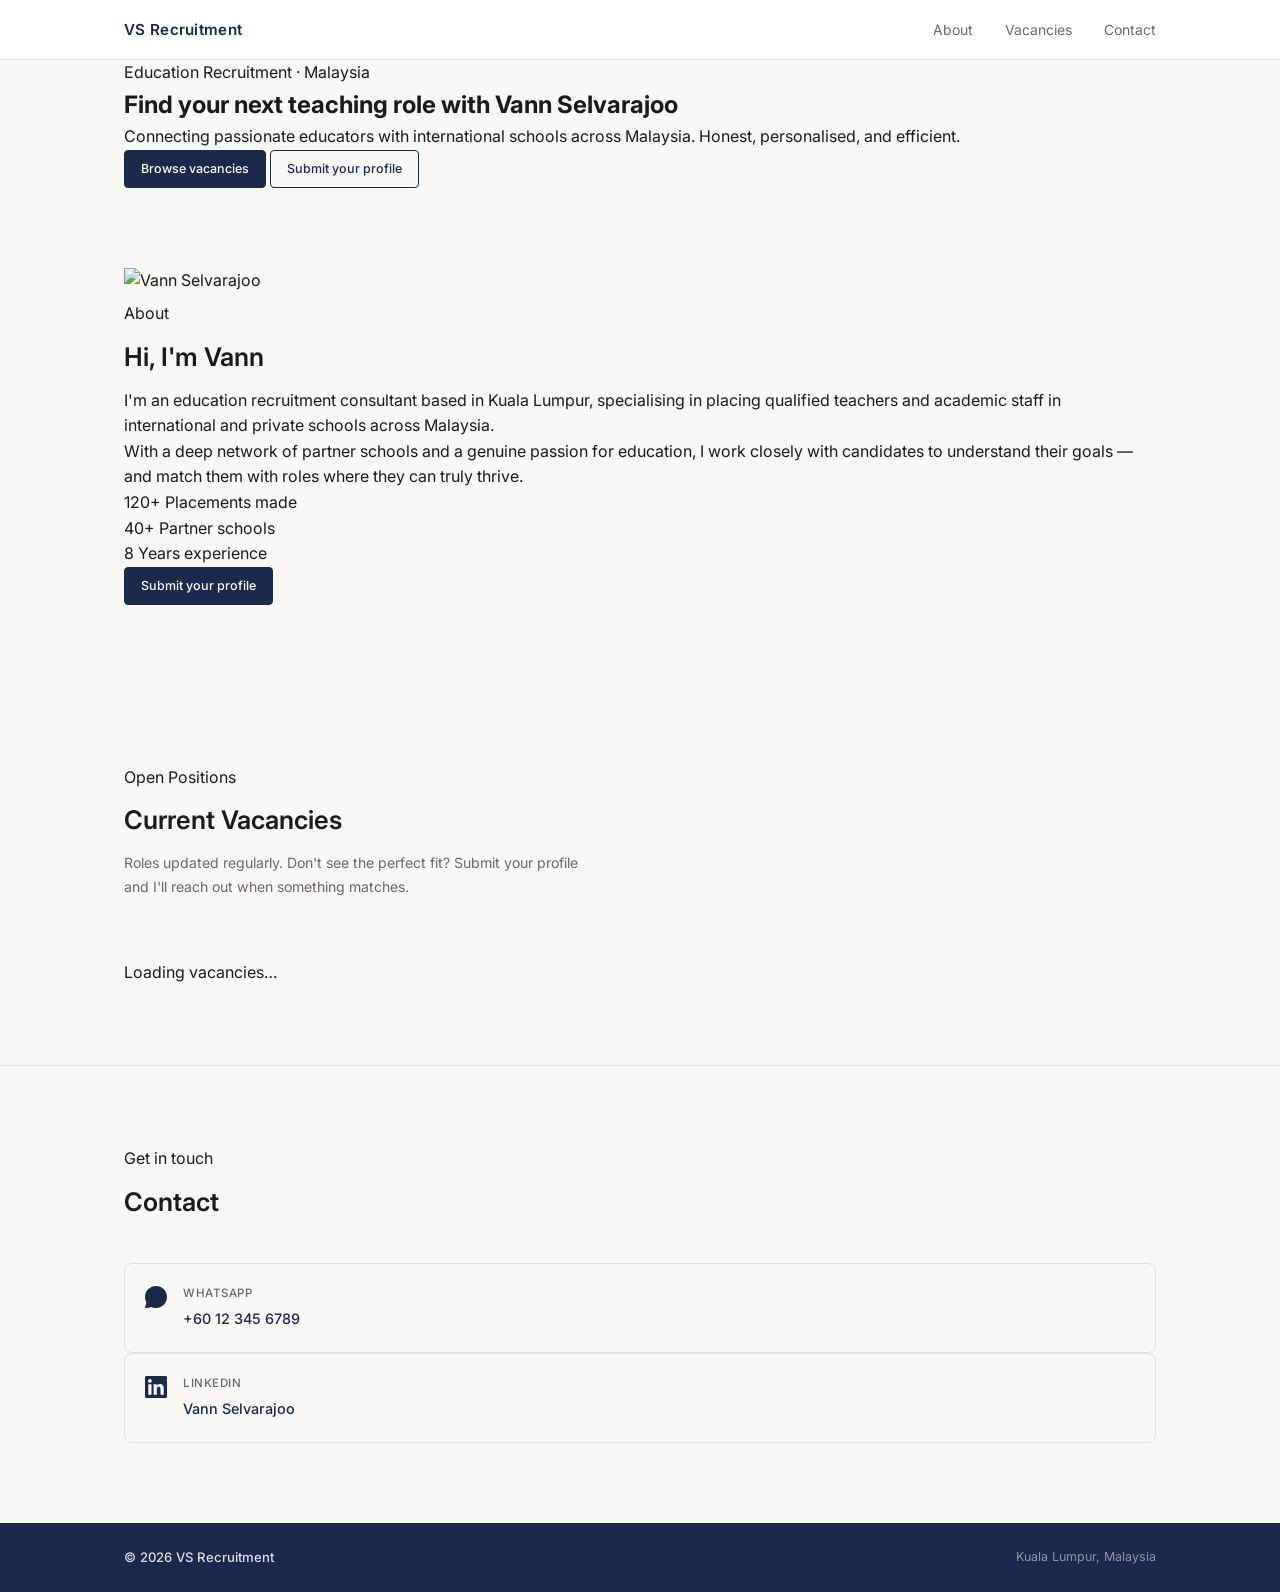
==== index.html @ 2bac0a68 "Update index.html" ====
<!DOCTYPE html>
<html lang="en">
<head>
  <meta charset="UTF-8" />
  <meta name="viewport" content="width=device-width, initial-scale=1.0" />
  <title>Vann Selvarajoo — Education Recruiter</title>
  <link rel="preconnect" href="https://fonts.googleapis.com" />
  <link rel="preconnect" href="https://fonts.gstatic.com" crossorigin />
  <link href="https://fonts.googleapis.com/css2?family=Inter:wght@300;400;500;600&display=swap" rel="stylesheet" />
  <link rel="stylesheet" href="style.css" />
</head>
<body>

  <!-- NAVBAR -->
  <header class="navbar">
    <div class="container navbar__inner">
      <span class="navbar__brand">VS Recruitment</span>
      <nav class="navbar__links">
        <a href="#about">About</a>
        <a href="#vacancies">Vacancies</a>
        <a href="#contact">Contact</a>
      </nav>
      <button class="navbar__burger" id="burgerBtn" aria-label="Open menu">
        <span></span><span></span><span></span>
      </button>
    </div>
    <div class="navbar__mobile" id="mobileMenu">
      <a href="#about" class="mobile-link">About</a>
      <a href="#vacancies" class="mobile-link">Vacancies</a>
      <a href="#contact" class="mobile-link">Contact</a>
    </div>
  </header>

  <main>

    <!-- HERO -->
    <section class="hero">
      <div class="container hero__inner">
        <div class="hero__text">
          <p class="hero__eyebrow">Education Recruitment · Malaysia</p>
          <h1 class="hero__title">Find your next teaching role with Vann Selvarajoo</h1>
          <p class="hero__sub">Connecting passionate educators with international schools across Malaysia. Honest, personalised, and efficient.</p>
          <div class="hero__ctas">
            <a href="#vacancies" class="btn btn--solid">Browse vacancies</a>
            <a href="#" class="btn btn--outline" id="heroOpenForm">Submit your profile</a>
          </div>
        </div>
      </div>
    </section>

    <!-- ABOUT -->
    <section class="section" id="about">
      <div class="container about__inner">
        <div class="about__image">
          <img src="vann.jpg" alt="Vann Selvarajoo" />
        </div>
        <div class="about__content">
          <p class="section-eyebrow">About</p>
          <h2 class="section-title">Hi, I'm Vann</h2>
          <p>I'm an education recruitment consultant based in Kuala Lumpur, specialising in placing qualified teachers and academic staff in international and private schools across Malaysia.</p>
          <p>With a deep network of partner schools and a genuine passion for education, I work closely with candidates to understand their goals — and match them with roles where they can truly thrive.</p>
          <div class="about__stats">
            <div class="stat">
              <span class="stat__number">120+</span>
              <span class="stat__label">Placements made</span>
            </div>
            <div class="stat">
              <span class="stat__number">40+</span>
              <span class="stat__label">Partner schools</span>
            </div>
            <div class="stat">
              <span class="stat__number">8</span>
              <span class="stat__label">Years experience</span>
            </div>
          </div>
          <a href="#" class="btn btn--solid" id="aboutOpenForm">Submit your profile</a>
        </div>
      </div>
    </section>

    <!-- VACANCIES -->
    <section class="section vacancies" id="vacancies">
      <div class="container">
        <div class="section-header">
          <p class="section-eyebrow">Open Positions</p>
          <h2 class="section-title">Current Vacancies</h2>
          <p class="section-subtitle">Roles updated regularly. Don't see the perfect fit? <a href="#" id="vacanciesOpenForm" class="link--accent">Submit your profile</a> and I'll reach out when something matches.</p>
          <p class="vacancies__count" id="vacanciesCount"></p>
        </div>

        <div class="vacancies__filters">
          <input type="text" id="filterSearch" class="filter-input" placeholder="Search title, school, city…" autocomplete="off" />
          <select id="filterType" class="filter-select">
            <option value="">All contract types</option>
          </select>
        </div>

        <div id="jobsGrid" class="jobs-grid"></div>

        <div id="jobsLoading" class="jobs-state">Loading vacancies…</div>
        <div id="jobsError" class="jobs-state jobs-state--error" style="display:none">
          <p>Could not load vacancies.</p>
          <button class="btn btn--outline" id="retryBtn">Retry</button>
        </div>
        <div id="jobsEmpty" class="jobs-state" style="display:none">No positions match your search.</div>
      </div>
    </section>

    <!-- CONTACT -->
    <section class="section" id="contact">
      <div class="container">
        <div class="section-header">
          <p class="section-eyebrow">Get in touch</p>
          <h2 class="section-title">Contact</h2>
        </div>
        <div class="contact__cards">
          <div class="contact__card">
            <svg xmlns="http://www.w3.org/2000/svg" viewBox="0 0 24 24" fill="currentColor" width="22" height="22">
              <path d="M17.472 14.382c-.297-.149-1.758-.867-2.03-.967-.273-.099-.471-.148-.67.15-.197.297-.767.966-.94 1.164-.173.199-.347.223-.644.075-.297-.15-1.255-.463-2.39-1.475-.883-.788-1.48-1.761-1.653-2.059-.173-.297-.018-.458.13-.606.134-.133.298-.347.446-.52.149-.174.198-.298.298-.497.099-.198.05-.371-.025-.52-.075-.149-.669-1.612-.916-2.207-.242-.579-.487-.5-.669-.51-.173-.008-.371-.01-.57-.01-.198 0-.52.074-.792.372-.272.297-1.04 1.016-1.04 2.479 0 1.462 1.065 2.875 1.213 3.074.149.198 2.096 3.2 5.077 4.487.709.306 1.262.489 1.694.625.712.227 1.36.195 1.871.118.571-.085 1.758-.719 2.006-1.413.248-.694.248-1.289.173-1.413-.074-.124-.272-.198-.57-.347z"/>
              <path d="M12 0C5.373 0 0 5.373 0 12c0 2.123.554 4.118 1.528 5.855L.057 23.571a.75.75 0 0 0 .92.92l5.716-1.471A11.943 11.943 0 0 0 12 24c6.627 0 12-5.373 12-12S18.627 0 12 0z"/>
            </svg>
            <div>
              <p class="contact__card-label">WhatsApp</p>
              <a href="https://wa.me/60123456789" target="_blank" rel="noopener" class="contact__card-value">+60 12 345 6789</a>
            </div>
          </div>
          <div class="contact__card">
            <svg xmlns="http://www.w3.org/2000/svg" viewBox="0 0 24 24" fill="currentColor" width="22" height="22">
              <path d="M20.447 20.452h-3.554v-5.569c0-1.328-.027-3.037-1.852-3.037-1.853 0-2.136 1.445-2.136 2.939v5.667H9.351V9h3.414v1.561h.046c.477-.9 1.637-1.85 3.37-1.85 3.601 0 4.267 2.37 4.267 5.455v6.286zM5.337 7.433a2.062 2.062 0 0 1-2.063-2.065 2.064 2.064 0 1 1 2.063 2.065zm1.782 13.019H3.555V9h3.564v11.452zM22.225 0H1.771C.792 0 0 .774 0 1.729v20.542C0 23.227.792 24 1.771 24h20.451C23.2 24 24 23.227 24 22.271V1.729C24 .774 23.2 0 22.222 0h.003z"/>
            </svg>
            <div>
              <p class="contact__card-label">LinkedIn</p>
              <a href="https://linkedin.com/in/vannselvarajoo" target="_blank" rel="noopener" class="contact__card-value">Vann Selvarajoo</a>
            </div>
          </div>
        </div>
      </div>
    </section>

  </main>

  <footer class="footer">
    <div class="container footer__inner">
      <span class="footer__copy">© 2026 VS Recruitment</span>
      <span class="footer__sub">Kuala Lumpur, Malaysia</span>
    </div>
  </footer>

  <!-- ============================================================
       JOB DETAIL MODAL
  ============================================================ -->
  <div class="modal-overlay" id="jobModal" style="display:none">
    <div class="modal">
      <button class="modal__close" id="closeJobModal" aria-label="Close">✕</button>
      <div class="job-detail__header">
        <h2 id="jd-title"></h2>
        <div class="job-detail__meta">
          <span class="tag" id="jd-type"></span>
          <span id="jd-location-text"></span>
          <span id="jd-salary-text"></span>
        </div>
        <div class="job-detail__school-row">
          <span id="jd-school"></span>
          <span id="jd-district"></span>
        </div>
      </div>
      <div class="job-detail__body">
        <h3 class="job-detail__section-title">About the role</h3>
        <div id="jd-description" class="job-detail__text"></div>
        <h3 class="job-detail__section-title">Requirements</h3>
        <div id="jd-requirements" class="job-detail__text"></div>
      </div>
      <div class="job-detail__footer">
        <button class="btn btn--solid" id="jd-applyBtn">Apply for this position</button>
      </div>
    </div>
  </div>

  <!-- ============================================================
       APPLICATION MODAL
  ============================================================ -->
  <div class="modal-overlay" id="applyModal" style="display:none">
    <div class="modal">
      <button class="modal__close" id="closeApplyModal" aria-label="Close">✕</button>

      <!-- Form state -->
      <div id="applyFormState">
        <h2 class="modal__title">Submit your profile</h2>
        <p class="modal__subtitle">Fill in the form and I'll be in touch within 24 hours.</p>

        <form id="applyForm" class="apply-form" novalidate>

          <!-- Full Name + Email -->
          <div class="form-row">
            <div class="form-group">
              <label for="f-name">Full Name <span class="required">*</span></label>
              <input type="text" id="f-name" name="Full Name" required autocomplete="name" />
            </div>
            <div class="form-group">
              <label for="f-email">Email <span class="required">*</span></label>
              <input type="email" id="f-email" name="Email" required autocomplete="email" />
            </div>
          </div>

          <!-- Phone -->
          <div class="form-row">
            <div class="form-group">
              <label for="f-phone">Phone Number <span class="required">*</span></label>
              <input type="tel" id="f-phone" name="Phone Number" required autocomplete="tel" />
            </div>
            <div class="form-group">
              <label for="f-subject">Subject / Specialisation</label>
              <input type="text" id="f-subject" name="Subject / Specialisation" placeholder="e.g. Mathematics, IB Biology…" autocomplete="off" />
            </div>
          </div>

          <!-- Job Function + Targeted roles -->
          <div class="form-row">
            <div class="form-group">
              <label for="f-jobfunction">Job Function <span class="required">*</span></label>
              <select id="f-jobfunction" name="Job Function" required>
                <option value="">Select…</option>
                <option>Teaching</option>
                <option>Leadership / Management</option>
                <option>Support Staff</option>
                <option>Administration</option>
                <option>Counselling / Welfare</option>
                <option>Other</option>
              </select>
            </div>
            <div class="form-group">
              <label for="f-targeted">Targeted roles</label>
              <input type="text" id="f-targeted" name="Targeted roles" placeholder="e.g. Head of Department, Form Tutor…" autocomplete="off" />
            </div>
          </div>

          <!-- Experience + Qualification -->
          <div class="form-row">
            <div class="form-group">
              <label for="f-experience">Years of Relevant Experience <span class="required">*</span></label>
              <select id="f-experience" name="Years of Relevant Experience" required>
                <option value="">Select…</option>
                <option>0–1 year</option>
                <option>2–3 years</option>
                <option>4–6 years</option>
                <option>7–10 years</option>
                <option>10+ years</option>
              </select>
            </div>
            <div class="form-group">
              <label for="f-qualification">Highest Qualification <span class="required">*</span></label>
              <select id="f-qualification" name="Highest Qualification" required>
                <option value="">Select…</option>
                <option>Bachelor's Degree</option>
                <option>Master's Degree</option>
                <option>PhD / Doctorate</option>
                <option>Diploma</option>
                <option>TEFL / TESOL Certification</option>
              </select>
            </div>
          </div>

          <!-- Key Skills -->
          <div class="form-row">
            <div class="form-group full-width">
              <label for="f-skills">Key Skills & Competencies <span class="required">*</span></label>
              <input type="text" id="f-skills" name="Key Skills & Competencies" placeholder="e.g. Curriculum design, IB PYP, classroom management…" required autocomplete="off" />
            </div>
          </div>

          <!-- Languages -->
          <div class="form-row">
            <div class="form-group full-width">
              <label>Professional Languages <span class="required">*</span></label>
              <div class="checkbox-group">
                <label class="checkbox-label"><input type="checkbox" name="languages" value="English" /> English</label>
                <label class="checkbox-label"><input type="checkbox" name="languages" value="Bahasa Malaysia" /> Bahasa Malaysia</label>
                <label class="checkbox-label"><input type="checkbox" name="languages" value="Mandarin" /> Mandarin</label>
                <label class="checkbox-label"><input type="checkbox" name="languages" value="French" /> French</label>
                <label class="checkbox-label"><input type="checkbox" name="languages" value="Other" /> Other</label>
              </div>
              <small id="err-languages" class="form-error"></small>
            </div>
          </div>

          <!-- Salary + Preferred Locations -->
          <div class="form-row">
            <div class="form-group">
              <label for="f-salary">Expected Annual Salary (Gross) <span class="required">*</span></label>
              <input type="text" id="f-salary" name="Expected Annual Salary (Gross)" placeholder="e.g. RM 80,000" required autocomplete="off" />
            </div>
          </div>

          <!-- Preferred Locations -->
          <div class="form-row">
            <div class="form-group full-width">
              <label>Preferred Locations <span class="required">*</span></label>
              <div class="checkbox-group">
                <label class="checkbox-label"><input type="checkbox" name="locations" value="Kuala Lumpur" /> Kuala Lumpur</label>
                <label class="checkbox-label"><input type="checkbox" name="locations" value="Selangor" /> Selangor</label>
                <label class="checkbox-label"><input type="checkbox" name="locations" value="Penang" /> Penang</label>
                <label class="checkbox-label"><input type="checkbox" name="locations" value="Johor Bahru" /> Johor Bahru</label>
                <label class="checkbox-label"><input type="checkbox" name="locations" value="Sabah / Sarawak" /> Sabah / Sarawak</label>
                <label class="checkbox-label"><input type="checkbox" name="locations" value="Open to relocation" /> Open to relocation</label>
                <label class="checkbox-label"><input type="checkbox" name="locations" value="Other" id="loc-other-cb" /> Other</label>
              </div>
              <div id="loc-other-row" style="display:none; margin-top:8px;">
                <input type="text" id="f-loc-other" placeholder="Specify location…" autocomplete="off" />
              </div>
              <small id="err-locations" class="form-error"></small>
            </div>
          </div>

          <!-- CV Upload -->
          <div class="form-row">
            <div class="form-group full-width">
              <label>CV / Resume <span class="required">*</span></label>
              <div class="file-upload" id="fileDropZone">
                <input type="file" id="f-cv" name="CV Upload" accept=".pdf,.doc,.docx" />
                <div class="file-upload__content" id="fileDropContent">
                  <svg xmlns="http://www.w3.org/2000/svg" width="28" height="28" viewBox="0 0 24 24" fill="none"
                       stroke="currentColor" stroke-width="1.5" stroke-linecap="round" stroke-linejoin="round">
                    <path d="M21 15v4a2 2 0 0 1-2 2H5a2 2 0 0 1-2-2v-4"/>
                    <polyline points="17 8 12 3 7 8"/>
                    <line x1="12" y1="3" x2="12" y2="15"/>
                  </svg>
                  <p><strong>Choose a file</strong> or drag & drop</p>
                  <p class="file-upload__hint">PDF, DOC, DOCX — max 10 MB</p>
                </div>
                <div class="file-upload__preview" id="filePreview" style="display:none">
                  <span id="filePreviewName"></span>
                  <button type="button" id="fileRemoveBtn" class="file-upload__remove">Remove</button>
                </div>
              </div>
              <small id="err-cv" class="form-error"></small>
            </div>
          </div>

          <!-- Additional Notes -->
          <div class="form-row">
            <div class="form-group full-width">
              <label for="f-notes">Additional Notes</label>
              <textarea id="f-notes" name="Additional Notes" rows="3" placeholder="Availability, notice period, preferred environment…" autocomplete="off"></textarea>
            </div>
          </div>

          <button type="submit" class="btn btn--solid btn--full" id="applySubmitBtn">
            <span id="applyBtnText">Send my profile</span>
            <span id="applyBtnSpinner" class="btn-spinner" style="display:none"></span>
          </button>

        </form>
      </div>

      <!-- Success -->
      <div id="applySuccess" style="display:none" class="modal__success">
        <div class="success-icon">✓</div>
        <h3>Profile received!</h3>
        <p>Thank you — I will review your profile and be in touch within 24 hours.</p>
        <button class="btn btn--outline" id="applySuccessClose">Close</button>
      </div>

      <!-- Error -->
      <div id="applyError" style="display:none" class="modal__error">
        <div class="error-icon">!</div>
        <h3>Something went wrong</h3>
        <p>Please try again or contact me directly on LinkedIn.</p>
        <button class="btn btn--outline" id="applyRetryBtn">Try again</button>
      </div>

    </div>
  </div>

  <script src="jobs.js"></script>
  <script src="main.js"></script>
</body>
</html>
---- style.css ----
/* ============================================================
   DESIGN SYSTEM — Variables
============================================================ */
:root {
  --color-bg:           #F8F7F4;
  --color-surface:      #FFFFFF;
  --color-border:       #E4E1D9;
  --color-text:         #1A1A1A;
  --color-text-muted:   #6B6760;
  --color-accent:       #1B2A4A;
  --color-accent-hover: #243761;
  --color-tag-bg:       #EEF0F5;
  --color-tag-text:     #1B2A4A;

  --font-main: 'Inter', sans-serif;

  --radius-sm: 4px;
  --radius-md: 8px;
  --radius-lg: 14px;

  --shadow-sm: 0 1px 3px rgba(0,0,0,0.07);
  --shadow-md: 0 4px 16px rgba(0,0,0,0.09);

  --nav-height:     60px;
  --container-max: 1080px;
  --container-pad: 24px;
}

/* ============================================================
   RESET
============================================================ */
*, *::before, *::after { box-sizing: border-box; margin: 0; padding: 0; }
html { scroll-behavior: smooth; font-size: 16px; }
body {
  font-family: var(--font-main);
  background-color: var(--color-bg);
  color: var(--color-text);
  line-height: 1.6;
  -webkit-font-smoothing: antialiased;
}
img { display: block; max-width: 100%; }
a { text-decoration: none; color: inherit; }
button { cursor: pointer; font-family: inherit; }

/* ============================================================
   LAYOUT HELPERS
============================================================ */
.container {
  max-width: var(--container-max);
  margin: 0 auto;
  padding: 0 var(--container-pad);
}
.section { padding: 80px 0; }

/* ============================================================
   NAVBAR
============================================================ */
.navbar {
  position: sticky;
  top: 0;
  z-index: 100;
  background: var(--color-surface);
  border-bottom: 1px solid var(--color-border);
  height: var(--nav-height);
}
.navbar__inner {
  display: flex;
  align-items: center;
  justify-content: space-between;
  height: var(--nav-height);
}
.navbar__brand {
  font-weight: 600;
  font-size: 0.95rem;
  letter-spacing: 0.02em;
  color: var(--color-accent);
}
.navbar__links { display: flex; gap: 32px; }
.navbar__links a {
  font-size: 0.875rem;
  font-weight: 400;
  color: var(--color-text-muted);
  transition: color 0.2s;
}
.navbar__links a:hover { color: var(--color-text); }

.navbar__burger {
  display: none;
  flex-direction: column;
  gap: 5px;
  background: none;
  border: none;
  padding: 4px;
}
.navbar__burger span {
  display: block;
  width: 22px;
  height: 2px;
  background: var(--color-text);
  border-radius: 2px;
}

.navbar__mobile {
  display: none;
  flex-direction: column;
  background: var(--color-surface);
  border-top: 1px solid var(--color-border);
  padding: 12px var(--container-pad);
}
.navbar__mobile.is-open { display: flex; }
.mobile-link {
  padding: 12px 0;
  font-size: 0.9rem;
  color: var(--color-text-muted);
  border-bottom: 1px solid var(--color-border);
  transition: color 0.2s;
}
.mobile-link:last-child { border-bottom: none; }
.mobile-link:hover { color: var(--color-text); }

/* ============================================================
   SECTION 1 — ABOUT
============================================================ */
.about {
  background: var(--color-surface);
  border-bottom: 1px solid var(--color-border);
}
.about__grid {
  display: grid;
  grid-template-columns: 260px 1fr;
  gap: 64px;
  align-items: start;
}

.about__identity {
  display: flex;
  flex-direction: column;
  align-items: center;
  text-align: center;
  gap: 10px;
  position: sticky;
  top: calc(var(--nav-height) + 24px);
}
.about__photo-wrap {
  width: 120px;
  height: 120px;
  border-radius: 50%;
  overflow: hidden;
  border: 2px solid var(--color-border);
  background: var(--color-tag-bg);
  margin-bottom: 4px;
}
.about__photo { width: 100%; height: 100%; object-fit: cover; }
.about__photo-fallback {
  display: none;
  width: 100%;
  height: 100%;
  align-items: center;
  justify-content: center;
  font-size: 1.4rem;
  font-weight: 600;
  color: var(--color-accent);
  background: var(--color-tag-bg);
}
.about__name { font-size: 1rem; font-weight: 600; }
.about__role { font-size: 0.8rem; color: var(--color-text-muted); }
.about__location { font-size: 0.78rem; color: var(--color-text-muted); }
.about__linkedin {
  display: inline-flex;
  align-items: center;
  gap: 6px;
  margin-top: 6px;
  font-size: 0.78rem;
  color: var(--color-accent);
  font-weight: 500;
  border: 1px solid var(--color-border);
  padding: 6px 12px;
  border-radius: var(--radius-sm);
  transition: border-color 0.2s, background 0.2s;
}
.about__linkedin:hover { background: var(--color-tag-bg); border-color: var(--color-accent); }

.about__content { padding-top: 8px; }
.about__tag {
  display: inline-block;
  font-size: 0.72rem;
  font-weight: 500;
  letter-spacing: 0.06em;
  text-transform: uppercase;
  color: var(--color-tag-text);
  background: var(--color-tag-bg);
  padding: 4px 10px;
  border-radius: var(--radius-sm);
  margin-bottom: 16px;
}
.about__heading {
  font-size: 1.9rem;
  font-weight: 600;
  line-height: 1.25;
  margin-bottom: 24px;
}
.about__bio {
  display: flex;
  flex-direction: column;
  gap: 12px;
  margin-bottom: 40px;
}
.about__bio p {
  font-size: 0.9rem;
  color: var(--color-text-muted);
  line-height: 1.75;
}

.about__ctas {
  display: grid;
  grid-template-columns: 1fr 1fr;
  gap: 16px;
}
.cta-card {
  display: flex;
  gap: 16px;
  padding: 20px;
  border-radius: var(--radius-md);
  border: 1px solid var(--color-border);
  align-items: flex-start;
  transition: box-shadow 0.2s;
}
.cta-card:hover { box-shadow: var(--shadow-md); }
.cta-card--primary {
  background: var(--color-accent);
  border-color: var(--color-accent);
}
.cta-card--primary .cta-card__icon,
.cta-card--primary h3,
.cta-card--primary p { color: rgba(255,255,255,0.9); }
.cta-card__icon {
  flex-shrink: 0;
  color: var(--color-accent);
  margin-top: 2px;
}
.cta-card__body {
  display: flex;
  flex-direction: column;
  gap: 6px;
}
.cta-card__body h3 {
  font-size: 0.875rem;
  font-weight: 600;
  color: var(--color-text);
}
.cta-card__body p {
  font-size: 0.78rem;
  color: var(--color-text-muted);
  line-height: 1.55;
  margin-bottom: 10px;
}

/* ============================================================
   BUTTONS
============================================================ */
.btn {
  display: inline-block;
  font-size: 0.78rem;
  font-weight: 500;
  padding: 8px 16px;
  border-radius: var(--radius-sm);
  transition: background 0.2s, border-color 0.2s, color 0.2s;
  border: 1px solid transparent;
  cursor: pointer;
  font-family: var(--font-main);
  white-space: nowrap;
}
.btn--dark {
  background: var(--color-surface);
  color: var(--color-accent);
  border-color: rgba(255,255,255,0.4);
}
.btn--dark:hover { background: rgba(255,255,255,0.85); }
.btn--outline {
  background: transparent;
  color: var(--color-accent);
  border-color: var(--color-accent);
}
.btn--outline:hover { background: var(--color-tag-bg); }
.btn--solid {
  background: var(--color-accent);
  color: #fff;
  border-color: var(--color-accent);
}
.btn--solid:hover { background: var(--color-accent-hover); }
.btn--full { width: 100%; justify-content: center; }

/* ============================================================
   MODAL SYSTEM
============================================================ */
.modal-overlay {
  display: none;
  position: fixed;
  inset: 0;
  background: rgba(0,0,0,0.45);
  z-index: 200;
  align-items: flex-start;
  justify-content: center;
  padding: 60px 24px;
  overflow-y: auto;
}
.modal-overlay.is-open { display: flex; }

.modal {
  background: var(--color-surface);
  border-radius: var(--radius-lg);
  padding: 36px;
  width: 100%;
  position: relative;
  box-shadow: var(--shadow-md);
  max-height: calc(100vh - 120px);
  overflow-y: auto;
}
.modal::-webkit-scrollbar { width: 4px; }
.modal::-webkit-scrollbar-track { background: var(--color-bg); }
.modal::-webkit-scrollbar-thumb { background: var(--color-border); border-radius: 2px; }

.modal__close {
  position: sticky;
  top: 0;
  right: 0;
  float: right;
  margin: -36px -36px 16px 0;
  background: var(--color-surface);
  border: none;
  font-size: 1rem;
  color: var(--color-text-muted);
  line-height: 1;
  padding: 8px 12px;
  border-radius: var(--radius-sm);
  transition: background 0.2s;
  z-index: 10;
}
.modal__close:hover { background: var(--color-tag-bg); color: var(--color-text); }
.modal__title {
  font-size: 1.15rem;
  font-weight: 600;
  margin-bottom: 6px;
  clear: both;
}
.modal__subtitle {
  font-size: 0.83rem;
  color: var(--color-text-muted);
  margin-bottom: 24px;
  line-height: 1.6;
}
.modal--wide   { max-width: 680px; }
.modal--large  { max-width: 640px; }

/* ============================================================
   SECTION HEADER
============================================================ */
.section-header { margin-bottom: 40px; }
.section-title {
  font-size: 1.6rem;
  font-weight: 600;
  color: var(--color-text);
  margin-top: 10px;
  margin-bottom: 10px;
}
.section-subtitle {
  font-size: 0.88rem;
  color: var(--color-text-muted);
  max-width: 480px;
  line-height: 1.65;
}

/* ============================================================
   VACANCIES SECTION
============================================================ */
.vacancies {
  background: var(--color-bg);
  border-bottom: 1px solid var(--color-border);
}
.vacancies__filters {
  display: none;
  gap: 8px;
  flex-wrap: wrap;
  margin-bottom: 32px;
}
.vacancies__count {
  font-size: 0.82rem;
  margin-top: 6px;
  min-height: 1.2em;
  font-weight: 500;
}
.vacancies__count.is-green { color: #2d6a4f; }
.vacancies__count.is-red   { color: #b94040; }

/* Loading dots */
.vacancies__loading,
.vacancies__empty,
.vacancies__error {
  display: none;
  text-align: center;
  padding: 60px 24px;
  color: var(--color-text-muted);
  font-size: 0.875rem;
  flex-direction: column;
  align-items: center;
  gap: 8px;
}
.vacancies__loading.is-visible,
.vacancies__empty.is-visible,
.vacancies__error.is-visible { display: flex; }
.vacancies__empty-sub { font-size: 0.8rem; margin-bottom: 8px; }
.loading-dots { display: flex; gap: 6px; margin-bottom: 12px; }
.loading-dots span {
  width: 7px;
  height: 7px;
  border-radius: 50%;
  background: var(--color-border);
  animation: dot-pulse 1.2s infinite ease-in-out;
}
.loading-dots span:nth-child(2) { animation-delay: 0.2s; }
.loading-dots span:nth-child(3) { animation-delay: 0.4s; }
@keyframes dot-pulse {
  0%, 80%, 100% { opacity: 0.3; transform: scale(0.85); }
  40%            { opacity: 1;   transform: scale(1); }
}

/* ============================================================
   FILTERS — Input & Select
============================================================ */
.filter-input,
.filter-select {
  padding: 8px 12px;
  border: 1px solid var(--color-border);
  border-radius: var(--radius-sm);
  background: var(--color-surface);
  font-family: var(--font-main);
  font-size: 0.84rem;
  color: var(--color-text);
  outline: none;
  transition: border-color 0.2s;
}
.filter-input { flex: 1; min-width: 200px; }
.filter-input:focus,
.filter-select:focus { border-color: var(--color-accent); }

/* ============================================================
   JOBS GRID
============================================================ */
.jobs-grid {
  display: grid;
  grid-template-columns: repeat(auto-fill, minmax(300px, 1fr));
  gap: 16px;
}

/* ============================================================
   JOB CARD
============================================================ */
.job-card {
  background: var(--color-surface);
  border: 1px solid var(--color-border);
  border-radius: var(--radius-md);
  padding: 22px;
  display: flex;
  flex-direction: column;
  gap: 12px;
  cursor: pointer;
  transition: box-shadow 0.2s, border-color 0.2s;
}
.job-card:hover { box-shadow: var(--shadow-md); border-color: #C8C5BC; }
.job-card__top { display: flex; align-items: flex-start; justify-content: space-between; }
.job-card__tags { display: flex; gap: 6px; flex-wrap: wrap; }
.job-card__title {
  font-size: 0.93rem;
  font-weight: 600;
  color: var(--color-text);
  line-height: 1.35;
  flex: 1;
}
.job-card__school {
  font-size: 0.82rem;
  color: var(--color-text-muted);
  font-weight: 500;
}
.job-card__short-desc {
  font-size: 0.82rem;
  color: var(--color-text-muted);
  line-height: 1.5;
  display: -webkit-box;
  -webkit-line-clamp: 2;
  -webkit-box-orient: vertical;
  overflow: hidden;
}
.job-card__details {
  list-style: none;
  display: flex;
  flex-direction: column;
  gap: 3px;
  font-size: 0.8rem;
  color: var(--color-text-muted);
}
.job-card__footer {
  margin-top: auto;
  padding-top: 12px;
  border-top: 1px solid var(--color-border);
}
.job-card__cta {
  font-size: 0.8rem;
  font-weight: 500;
  color: var(--color-text-muted);
  transition: color 0.2s;
}
.job-card:hover .job-card__cta { color: var(--color-accent); }

/* ============================================================
   JOB TAGS
============================================================ */
.job-tag {
  display: inline-block;
  font-size: 0.68rem;
  font-weight: 500;
  letter-spacing: 0.03em;
  padding: 3px 8px;
  border-radius: 3px;
  background: var(--color-tag-bg);
  color: var(--color-tag-text);
  white-space: nowrap;
}
.job-tag--muted {
  background: transparent;
  border: 1px solid var(--color-border);
  color: var(--color-text-muted);
}

/* ============================================================
   JOB DETAIL (modal)
============================================================ */
.job-detail__header { margin-bottom: 20px; }
.job-detail__meta { display: flex; gap: 6px; flex-wrap: wrap; margin-bottom: 10px; }
.job-detail__title {
  font-size: 1.3rem;
  font-weight: 600;
  color: var(--color-text);
  line-height: 1.3;
  margin-bottom: 12px;
}
.job-detail__info { display: flex; flex-wrap: wrap; gap: 16px; }
.job-detail__info span {
  display: flex;
  align-items: center;
  gap: 5px;
  font-size: 0.78rem;
  color: var(--color-text-muted);
}
.job-detail__school-row {
  display: flex;
  flex-wrap: wrap;
  gap: 12px;
  margin-top: 10px;
}
.job-detail__school-row span {
  font-size: 0.8rem;
  color: var(--color-text-muted);
}
.job-detail__divider {
  height: 1px;
  background: var(--color-border);
  margin: 20px 0;
}
.job-detail__body {
  display: flex;
  flex-direction: column;
  gap: 24px;
  max-height: 340px;
  overflow-y: auto;
  padding-right: 4px;
  margin-bottom: 24px;
}
.job-detail__body::-webkit-scrollbar { width: 4px; }
.job-detail__body::-webkit-scrollbar-track { background: var(--color-bg); }
.job-detail__body::-webkit-scrollbar-thumb { background: var(--color-border); border-radius: 2px; }
.job-detail__section h4 {
  font-size: 0.8rem;
  font-weight: 600;
  text-transform: uppercase;
  letter-spacing: 0.06em;
  color: var(--color-text-muted);
  margin-bottom: 10px;
}
.job-detail__text {
  font-size: 0.875rem;
  color: var(--color-text);
  line-height: 1.7;
}
.job-detail__text p { margin-bottom: 8px; }
.job-detail__text ul {
  list-style: none;
  display: flex;
  flex-direction: column;
  gap: 6px;
  padding: 0;
}
.job-detail__text ul li {
  padding-left: 16px;
  position: relative;
  font-size: 0.875rem;
  color: var(--color-text-muted);
}
.job-detail__text ul li::before {
  content: '–';
  position: absolute;
  left: 0;
  color: var(--color-accent);
}
.job-detail__footer {
  display: flex;
  align-items: center;
  gap: 16px;
  flex-wrap: wrap;
  padding-top: 20px;
  border-top: 1px solid var(--color-border);
}
.job-detail__footer-note {
  font-size: 0.78rem;
  color: var(--color-text-muted);
}

/* ============================================================
   CONTACT SECTION
============================================================ */
.contact {
  background: var(--color-surface);
  border-bottom: 1px solid var(--color-border);
}
.contact__grid {
  display: grid;
  grid-template-columns: repeat(auto-fit, minmax(200px, 1fr));
  gap: 20px;
  margin-top: 32px;
}
.contact__card {
  display: flex;
  align-items: flex-start;
  gap: 16px;
  padding: 20px;
  border: 1px solid var(--color-border);
  border-radius: var(--radius-md);
  background: var(--color-bg);
  transition: border-color 0.2s;
}
.contact__card:hover { border-color: var(--color-accent); }
.contact__card svg { flex-shrink: 0; color: var(--color-accent); margin-top: 2px; }
.contact__card-label {
  font-size: 0.72rem;
  font-weight: 500;
  text-transform: uppercase;
  letter-spacing: 0.05em;
  color: var(--color-text-muted);
  margin-bottom: 4px;
}
.contact__card-value {
  font-size: 0.9rem;
  font-weight: 500;
  color: var(--color-accent);
  transition: color 0.2s;
}
.contact__card-value:hover { color: var(--color-accent-hover); }

/* ============================================================
   FOOTER
============================================================ */
.footer {
  background: var(--color-accent);
  padding: 24px 0;
}
.footer__inner {
  display: flex;
  align-items: center;
  justify-content: space-between;
  flex-wrap: wrap;
  gap: 8px;
}
.footer__copy {
  font-size: 0.82rem;
  color: rgba(255,255,255,0.85);
  font-weight: 500;
}
.footer__sub {
  font-size: 0.78rem;
  color: rgba(255,255,255,0.5);
}

/* ============================================================
   APPLY FORM
============================================================ */
.apply-form { display: flex; flex-direction: column; gap: 20px; }

/* ============================================================
   CV FORM
============================================================ */
.cv-form { display: flex; flex-direction: column; gap: 16px; }

/* ============================================================
   FORM SHARED
============================================================ */
.form-row {
  display: grid;
  grid-template-columns: 1fr 1fr;
  gap: 16px;
}
.form-row .form-group.full-width { grid-column: 1 / -1; }
.form-group { display: flex; flex-direction: column; gap: 6px; }
.form-group label {
  font-size: 0.82rem;
  font-weight: 500;
  color: var(--color-text);
}
.form-group input[type="text"],
.form-group input[type="email"],
.form-group input[type="tel"],
.form-group input[type="number"],
.form-group select,
.form-group textarea {
  width: 100%;
  padding: 10px 12px;
  border: 1px solid var(--color-border);
  border-radius: var(--radius-md);
  font-family: var(--font-main);
  font-size: 0.9rem;
  background: var(--color-surface);
  color: var(--color-text);
  transition: border-color 0.2s, box-shadow 0.2s;
  outline: none;
}
.form-group input:focus,
.form-group select:focus,
.form-group textarea:focus {
  border-color: var(--color-accent);
  box-shadow: 0 0 0 3px rgba(27,42,74,0.08);
}
.form-group textarea { resize: vertical; min-height: 80px; }
.required { color: #c0392b; }

/* Checkboxes */
.checkbox-group {
  display: grid;
  grid-template-columns: repeat(auto-fit, minmax(130px, 1fr));
  gap: 10px;
  margin-top: 6px;
}
.checkbox-label {
  display: flex;
  align-items: center;
  gap: 8px;
  cursor: pointer;
  font-size: 0.88rem;
  user-select: none;
}
.checkbox-label input[type="checkbox"] {
  width: 16px;
  height: 16px;
  cursor: pointer;
  accent-color: var(--color-accent);
}

/* File upload */
.file-upload {
  position: relative;
  border: 2px dashed var(--color-border);
  border-radius: var(--radius-md);
  padding: 28px 20px;
  text-align: center;
  cursor: pointer;
  transition: border-color 0.2s, background-color 0.2s;
  background: var(--color-bg);
}
.file-upload:hover { border-color: var(--color-accent); }
.file-upload.is-dragover {
  border-color: var(--color-accent);
  background: rgba(27,42,74,0.05);
}
.file-upload input[type="file"] { display: none; }
.file-upload__content {
  pointer-events: none;
  display: flex;
  flex-direction: column;
  align-items: center;
  gap: 8px;
}
.file-upload__content svg { color: var(--color-text-muted); }
.file-upload__content p { margin: 0; font-size: 0.88rem; }
.file-upload__content p strong { color: var(--color-accent); }
.file-upload__hint {
  font-size: 0.78rem;
  color: var(--color-text-muted);
  margin-top: 2px !important;
}
.file-upload.has-file {
  border-color: #2d6a4f;
  border-style: solid;
  background: rgba(45,106,79,0.04);
}
.file-upload.has-file .file-upload__content { color: #2d6a4f; }
.file-upload__remove {
  margin-top: 8px;
  background: #b94040;
  color: white;
  border: none;
  padding: 5px 12px;
  border-radius: var(--radius-sm);
  font-size: 0.75rem;
  cursor: pointer;
  transition: background 0.2s;
}
.file-upload__remove:hover { background: #a03030; }

/* File drop (CV form variant) */
.file-drop {
  position: relative;
  border: 1.5px dashed var(--color-border);
  border-radius: var(--radius-md);
  background: var(--color-bg);
  transition: border-color 0.2s, background 0.2s;
  cursor: pointer;
}
.file-drop input[type="file"] {
  position: absolute;
  inset: 0;
  opacity: 0;
  cursor: pointer;
  width: 100%;
  height: 100%;
  z-index: 2;
}
.file-drop__ui {
  display: flex;
  flex-direction: column;
  align-items: center;
  gap: 6px;
  padding: 24px 16px;
  color: var(--color-text-muted);
  font-size: 0.85rem;
  text-align: center;
  pointer-events: none;
}
.file-drop__link { color: var(--color-accent); font-weight: 500; }
.file-drop__hint { font-size: 0.75rem; opacity: 0.7; }
.file-drop.is-dragging { border-color: var(--color-accent); background: var(--color-tag-bg); }
.file-drop.has-file { border-style: solid; border-color: #2d6a4f; }
.file-drop__preview {
  display: flex;
  align-items: center;
  justify-content: space-between;
  padding: 12px 16px;
  font-size: 0.85rem;
  color: #2d6a4f;
  font-weight: 500;
  pointer-events: all;
  z-index: 1;
}
.file-drop__remove {
  background: none;
  border: none;
  color: var(--color-text-muted);
  font-size: 0.85rem;
  cursor: pointer;
}

/* Form errors */
.form-error {
  font-size: 0.75rem;
  color: #b94040;
  display: none;
  min-height: 1em;
}
.form-error.show { display: block; }

/* Form actions */
.form-actions { display: flex; flex-direction: column; gap: 10px; margin-top: 4px; }
.form-disclaimer {
  font-size: 0.78rem;
  color: var(--color-text-muted);
  text-align: center;
  margin: 0;
}

/* Form status */
.form-status {
  padding: 12px 14px;
  border-radius: var(--radius-md);
  font-size: 0.88rem;
  text-align: center;
  display: none;
}
.form-status.success {
  background: rgba(45,106,79,0.1);
  color: #2d6a4f;
  border: 1px solid rgba(45,106,79,0.3);
  display: block;
}
.form-status.error {
  background: rgba(185,64,64,0.1);
  color: #b94040;
  border: 1px solid rgba(185,64,64,0.3);
  display: block;
}

/* Success / Error modal states */
.modal__success,
.modal__error {
  display: flex;
  flex-direction: column;
  align-items: center;
  gap: 12px;
  padding: 40px 20px;
  text-align: center;
}
.success-icon {
  width: 56px;
  height: 56px;
  border-radius: 50%;
  background: #d4edda;
  color: #2d6a4f;
  font-size: 1.6rem;
  display: flex;
  align-items: center;
  justify-content: center;
}
.error-icon {
  width: 56px;
  height: 56px;
  border-radius: 50%;
  background: #fde8e8;
  color: #c0392b;
  font-size: 1.4rem;
  font-weight: 700;
  display: flex;
  align-items: center;
  justify-content: center;
}
.modal__success h3,
.modal__error h3 { font-size: 1.1rem; font-weight: 600; }
.modal__success p,
.modal__error p {
  font-size: 0.88rem;
  color: var(--color-text-muted);
  max-width: 300px;
}

/* Spinner */
.btn-spinner {
  width: 16px;
  height: 16px;
  border: 2px solid rgba(255,255,255,0.4);
  border-top-color: #fff;
  border-radius: 50%;
  animation: spin 0.7s linear infinite;
  display: inline-block;
}
@keyframes spin { to { transform: rotate(360deg); } }

/* ============================================================
   RESPONSIVE
============================================================ */
@media (max-width: 768px) {
  .navbar__links    { display: none; }
  .navbar__burger   { display: flex; }
  .navbar           { height: auto; min-height: var(--nav-height); }
  .navbar__inner    { height: var(--nav-height); }
  .about__grid      { grid-template-columns: 1fr; gap: 40px; }
  .about__identity  { position: static; }
  .about__heading   { font-size: 1.5rem; }
  .about__ctas      { grid-template-columns: 1fr; }
  .section          { padding: 56px 0; }
  .contact__grid    { grid-template-columns: 1fr; }
}

@media (max-width: 600px) {
  .jobs-grid         { grid-template-columns: 1fr; }
  .modal--wide       { max-width: 100%; }
  .modal--large      { max-width: 100%; }
  .form-row          { grid-template-columns: 1fr; }
  .checkbox-group    { grid-template-columns: 1fr; }
  .job-detail__body  { max-height: 260px; }
  .job-detail__footer { flex-direction: column; align-items: flex-start; gap: 10px; }
  .footer__inner     { flex-direction: column; text-align: center; }
}

@media (max-width: 520px) {
  .form-row { grid-template-columns: 1fr; }
  .modal    { padding: 24px; }
  .modal__close { margin: -24px -24px 12px 0; }
}
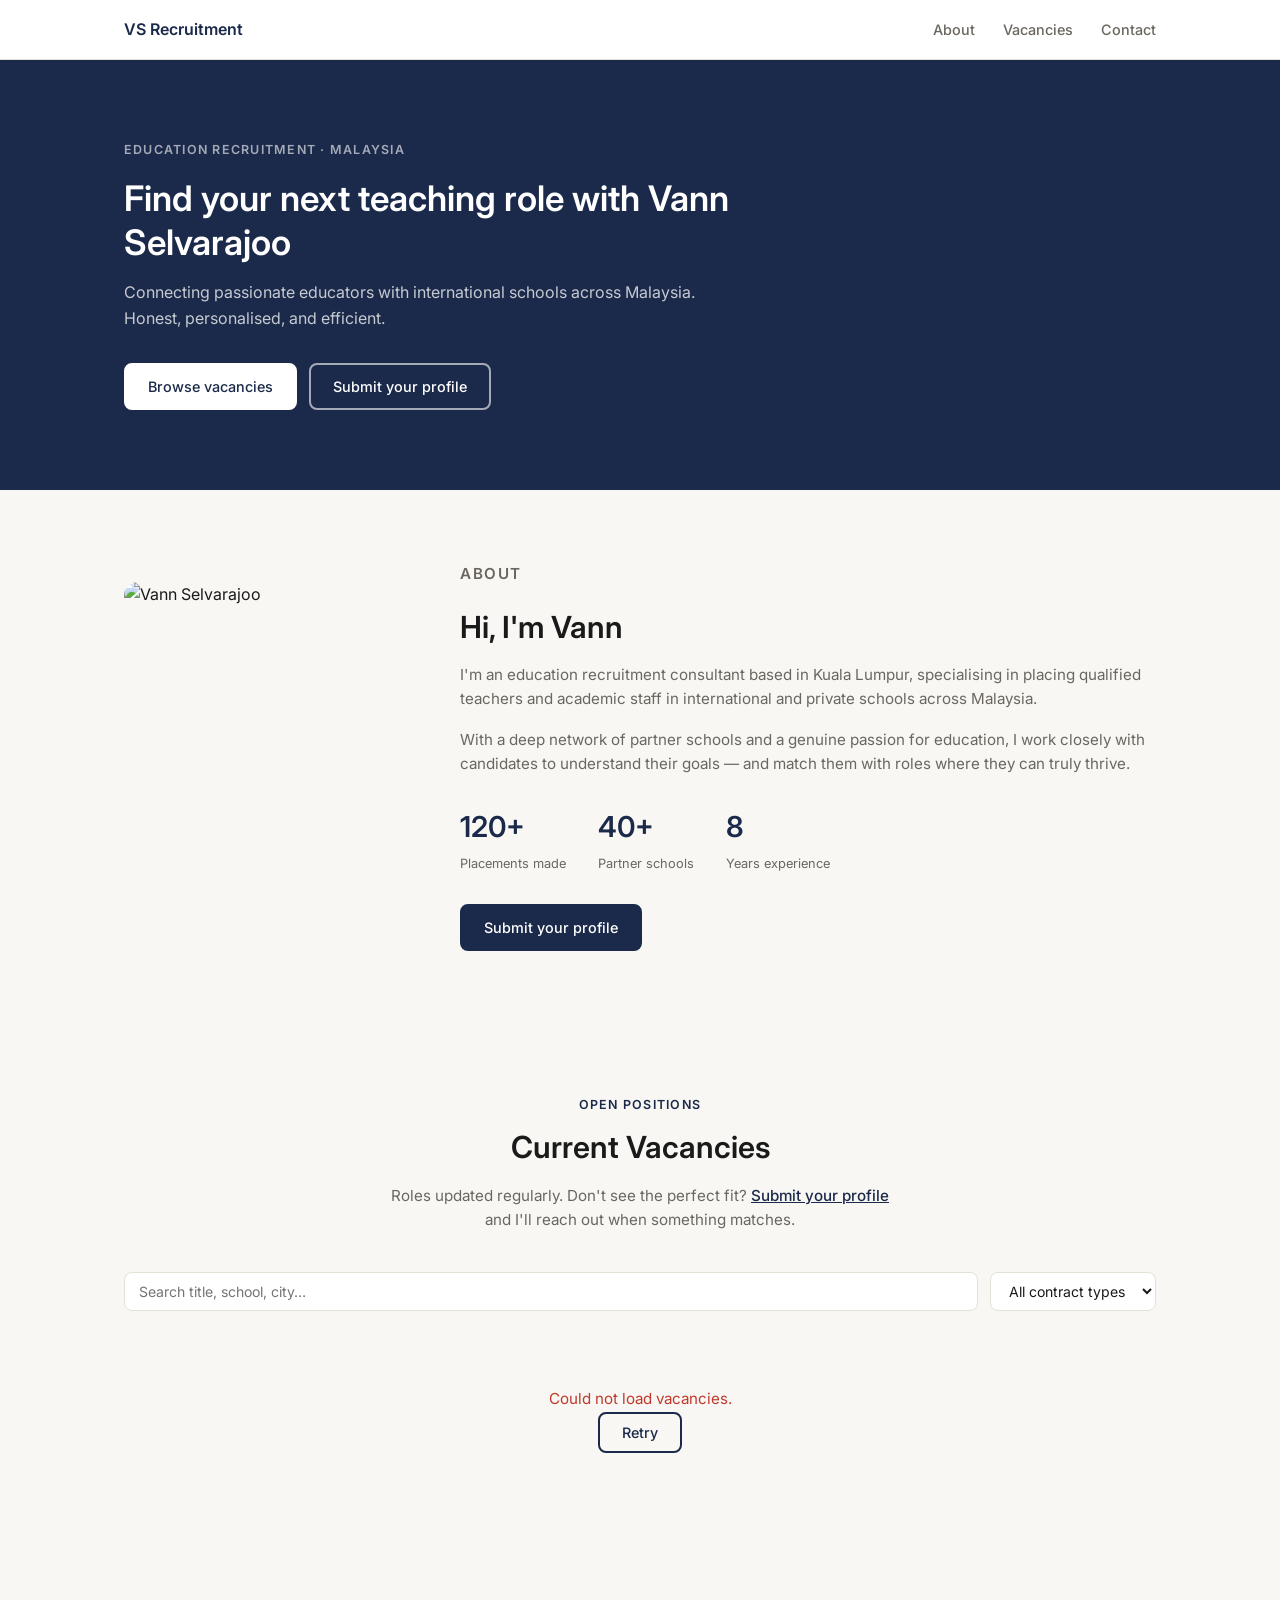
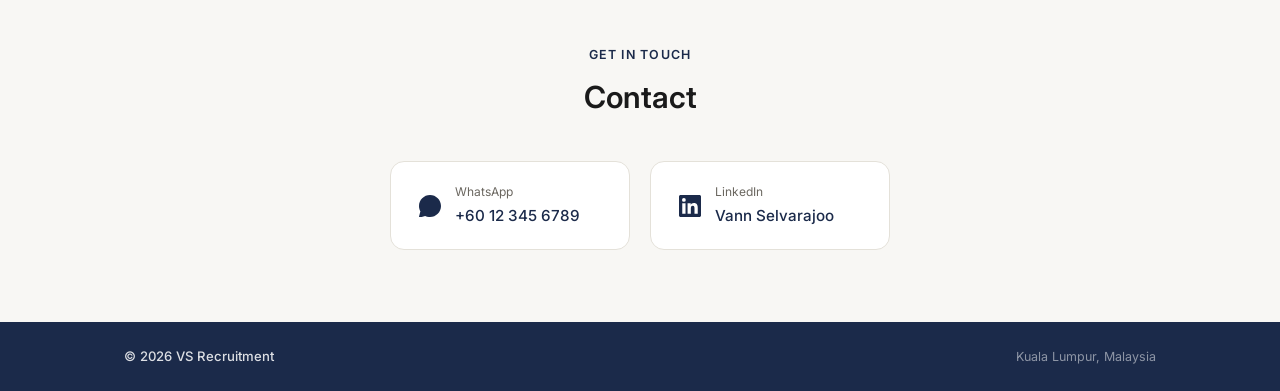
==== commit f7a03486: "Update image source from vann.jpg to vann.png" ====
--- a/index.html
+++ b/index.html
@@ -52,7 +52,7 @@
     <section class="section" id="about">
       <div class="container about__inner">
         <div class="about__image">
-          <img src="vann.jpg" alt="Vann Selvarajoo" />
+          <img src="vann.png" alt="Vann Selvarajoo" />
         </div>
         <div class="about__content">
           <p class="section-eyebrow">About</p>
--- a/style.css
+++ b/style.css
@@ -1,29 +1,24 @@
 /* ============================================================
-   DESIGN SYSTEM — Variables
+   VARIABLES
 ============================================================ */
 :root {
-  --color-bg:           #F8F7F4;
-  --color-surface:      #FFFFFF;
-  --color-border:       #E4E1D9;
-  --color-text:         #1A1A1A;
-  --color-text-muted:   #6B6760;
-  --color-accent:       #1B2A4A;
-  --color-accent-hover: #243761;
-  --color-tag-bg:       #EEF0F5;
-  --color-tag-text:     #1B2A4A;
-
-  --font-main: 'Inter', sans-serif;
-
-  --radius-sm: 4px;
-  --radius-md: 8px;
-  --radius-lg: 14px;
-
-  --shadow-sm: 0 1px 3px rgba(0,0,0,0.07);
-  --shadow-md: 0 4px 16px rgba(0,0,0,0.09);
-
-  --nav-height:     60px;
-  --container-max: 1080px;
-  --container-pad: 24px;
+  --bg:           #F8F7F4;
+  --surface:      #FFFFFF;
+  --border:       #E4E1D9;
+  --text:         #1A1A1A;
+  --muted:        #6B6760;
+  --accent:       #1B2A4A;
+  --accent-hover: #243761;
+  --tag-bg:       #EEF0F5;
+  --tag-text:     #1B2A4A;
+  --radius-sm:    4px;
+  --radius-md:    8px;
+  --radius-lg:    14px;
+  --shadow-sm:    0 1px 3px rgba(0,0,0,0.07);
+  --shadow-md:    0 4px 16px rgba(0,0,0,0.09);
+  --nav-height:   60px;
+  --max-w:        1080px;
+  --pad:          24px;
 }
 
 /* ============================================================
@@ -32,9 +27,9 @@
 *, *::before, *::after { box-sizing: border-box; margin: 0; padding: 0; }
 html { scroll-behavior: smooth; font-size: 16px; }
 body {
-  font-family: var(--font-main);
-  background-color: var(--color-bg);
-  color: var(--color-text);
+  font-family: 'Inter', sans-serif;
+  background: var(--bg);
+  color: var(--text);
   line-height: 1.6;
   -webkit-font-smoothing: antialiased;
 }
@@ -43,14 +38,13 @@
 button { cursor: pointer; font-family: inherit; }
 
 /* ============================================================
-   LAYOUT HELPERS
+   CONTAINER
 ============================================================ */
 .container {
-  max-width: var(--container-max);
+  max-width: var(--max-w);
   margin: 0 auto;
-  padding: 0 var(--container-pad);
-}
-.section { padding: 80px 0; }
+  padding: 0 var(--pad);
+}
 
 /* ============================================================
    NAVBAR
@@ -59,8 +53,8 @@
   position: sticky;
   top: 0;
   z-index: 100;
-  background: var(--color-surface);
-  border-bottom: 1px solid var(--color-border);
+  background: var(--surface);
+  border-bottom: 1px solid var(--border);
   height: var(--nav-height);
 }
 .navbar__inner {
@@ -71,18 +65,20 @@
 }
 .navbar__brand {
   font-weight: 600;
-  font-size: 0.95rem;
-  letter-spacing: 0.02em;
-  color: var(--color-accent);
-}
-.navbar__links { display: flex; gap: 32px; }
+  font-size: 1rem;
+  color: var(--accent);
+}
+.navbar__links {
+  display: flex;
+  gap: 28px;
+}
 .navbar__links a {
-  font-size: 0.875rem;
-  font-weight: 400;
-  color: var(--color-text-muted);
+  font-size: 0.9rem;
+  font-weight: 500;
+  color: var(--muted);
   transition: color 0.2s;
 }
-.navbar__links a:hover { color: var(--color-text); }
+.navbar__links a:hover { color: var(--accent); }
 
 .navbar__burger {
   display: none;
@@ -96,163 +92,22 @@
   display: block;
   width: 22px;
   height: 2px;
-  background: var(--color-text);
+  background: var(--accent);
   border-radius: 2px;
 }
-
 .navbar__mobile {
   display: none;
   flex-direction: column;
-  background: var(--color-surface);
-  border-top: 1px solid var(--color-border);
-  padding: 12px var(--container-pad);
+  background: var(--surface);
+  border-top: 1px solid var(--border);
+  padding: 16px var(--pad);
+  gap: 16px;
 }
 .navbar__mobile.is-open { display: flex; }
 .mobile-link {
-  padding: 12px 0;
-  font-size: 0.9rem;
-  color: var(--color-text-muted);
-  border-bottom: 1px solid var(--color-border);
-  transition: color 0.2s;
-}
-.mobile-link:last-child { border-bottom: none; }
-.mobile-link:hover { color: var(--color-text); }
-
-/* ============================================================
-   SECTION 1 — ABOUT
-============================================================ */
-.about {
-  background: var(--color-surface);
-  border-bottom: 1px solid var(--color-border);
-}
-.about__grid {
-  display: grid;
-  grid-template-columns: 260px 1fr;
-  gap: 64px;
-  align-items: start;
-}
-
-.about__identity {
-  display: flex;
-  flex-direction: column;
-  align-items: center;
-  text-align: center;
-  gap: 10px;
-  position: sticky;
-  top: calc(var(--nav-height) + 24px);
-}
-.about__photo-wrap {
-  width: 120px;
-  height: 120px;
-  border-radius: 50%;
-  overflow: hidden;
-  border: 2px solid var(--color-border);
-  background: var(--color-tag-bg);
-  margin-bottom: 4px;
-}
-.about__photo { width: 100%; height: 100%; object-fit: cover; }
-.about__photo-fallback {
-  display: none;
-  width: 100%;
-  height: 100%;
-  align-items: center;
-  justify-content: center;
-  font-size: 1.4rem;
-  font-weight: 600;
-  color: var(--color-accent);
-  background: var(--color-tag-bg);
-}
-.about__name { font-size: 1rem; font-weight: 600; }
-.about__role { font-size: 0.8rem; color: var(--color-text-muted); }
-.about__location { font-size: 0.78rem; color: var(--color-text-muted); }
-.about__linkedin {
-  display: inline-flex;
-  align-items: center;
-  gap: 6px;
-  margin-top: 6px;
-  font-size: 0.78rem;
-  color: var(--color-accent);
+  font-size: 0.95rem;
   font-weight: 500;
-  border: 1px solid var(--color-border);
-  padding: 6px 12px;
-  border-radius: var(--radius-sm);
-  transition: border-color 0.2s, background 0.2s;
-}
-.about__linkedin:hover { background: var(--color-tag-bg); border-color: var(--color-accent); }
-
-.about__content { padding-top: 8px; }
-.about__tag {
-  display: inline-block;
-  font-size: 0.72rem;
-  font-weight: 500;
-  letter-spacing: 0.06em;
-  text-transform: uppercase;
-  color: var(--color-tag-text);
-  background: var(--color-tag-bg);
-  padding: 4px 10px;
-  border-radius: var(--radius-sm);
-  margin-bottom: 16px;
-}
-.about__heading {
-  font-size: 1.9rem;
-  font-weight: 600;
-  line-height: 1.25;
-  margin-bottom: 24px;
-}
-.about__bio {
-  display: flex;
-  flex-direction: column;
-  gap: 12px;
-  margin-bottom: 40px;
-}
-.about__bio p {
-  font-size: 0.9rem;
-  color: var(--color-text-muted);
-  line-height: 1.75;
-}
-
-.about__ctas {
-  display: grid;
-  grid-template-columns: 1fr 1fr;
-  gap: 16px;
-}
-.cta-card {
-  display: flex;
-  gap: 16px;
-  padding: 20px;
-  border-radius: var(--radius-md);
-  border: 1px solid var(--color-border);
-  align-items: flex-start;
-  transition: box-shadow 0.2s;
-}
-.cta-card:hover { box-shadow: var(--shadow-md); }
-.cta-card--primary {
-  background: var(--color-accent);
-  border-color: var(--color-accent);
-}
-.cta-card--primary .cta-card__icon,
-.cta-card--primary h3,
-.cta-card--primary p { color: rgba(255,255,255,0.9); }
-.cta-card__icon {
-  flex-shrink: 0;
-  color: var(--color-accent);
-  margin-top: 2px;
-}
-.cta-card__body {
-  display: flex;
-  flex-direction: column;
-  gap: 6px;
-}
-.cta-card__body h3 {
-  font-size: 0.875rem;
-  font-weight: 600;
-  color: var(--color-text);
-}
-.cta-card__body p {
-  font-size: 0.78rem;
-  color: var(--color-text-muted);
-  line-height: 1.55;
-  margin-bottom: 10px;
+  color: var(--text);
 }
 
 /* ============================================================
@@ -260,733 +115,489 @@
 ============================================================ */
 .btn {
   display: inline-block;
-  font-size: 0.78rem;
+  padding: 10px 22px;
+  border-radius: var(--radius-md);
+  font-size: 0.9rem;
   font-weight: 500;
-  padding: 8px 16px;
-  border-radius: var(--radius-sm);
-  transition: background 0.2s, border-color 0.2s, color 0.2s;
-  border: 1px solid transparent;
-  cursor: pointer;
-  font-family: var(--font-main);
-  white-space: nowrap;
-}
-.btn--dark {
-  background: var(--color-surface);
-  color: var(--color-accent);
-  border-color: rgba(255,255,255,0.4);
-}
-.btn--dark:hover { background: rgba(255,255,255,0.85); }
+  border: 2px solid transparent;
+  transition: background 0.2s, color 0.2s, border-color 0.2s;
+}
+.btn--solid {
+  background: var(--accent);
+  color: #fff;
+  border-color: var(--accent);
+}
+.btn--solid:hover {
+  background: var(--accent-hover);
+  border-color: var(--accent-hover);
+}
 .btn--outline {
   background: transparent;
-  color: var(--color-accent);
-  border-color: var(--color-accent);
-}
-.btn--outline:hover { background: var(--color-tag-bg); }
-.btn--solid {
-  background: var(--color-accent);
+  color: var(--accent);
+  border-color: var(--accent);
+}
+.btn--outline:hover {
+  background: var(--accent);
   color: #fff;
-  border-color: var(--color-accent);
-}
-.btn--solid:hover { background: var(--color-accent-hover); }
-.btn--full { width: 100%; justify-content: center; }
-
-/* ============================================================
-   MODAL SYSTEM
-============================================================ */
-.modal-overlay {
-  display: none;
-  position: fixed;
-  inset: 0;
-  background: rgba(0,0,0,0.45);
-  z-index: 200;
-  align-items: flex-start;
-  justify-content: center;
-  padding: 60px 24px;
-  overflow-y: auto;
-}
-.modal-overlay.is-open { display: flex; }
-
-.modal {
-  background: var(--color-surface);
-  border-radius: var(--radius-lg);
-  padding: 36px;
-  width: 100%;
-  position: relative;
-  box-shadow: var(--shadow-md);
-  max-height: calc(100vh - 120px);
-  overflow-y: auto;
-}
-.modal::-webkit-scrollbar { width: 4px; }
-.modal::-webkit-scrollbar-track { background: var(--color-bg); }
-.modal::-webkit-scrollbar-thumb { background: var(--color-border); border-radius: 2px; }
-
-.modal__close {
-  position: sticky;
-  top: 0;
-  right: 0;
-  float: right;
-  margin: -36px -36px 16px 0;
-  background: var(--color-surface);
-  border: none;
-  font-size: 1rem;
-  color: var(--color-text-muted);
-  line-height: 1;
-  padding: 8px 12px;
-  border-radius: var(--radius-sm);
-  transition: background 0.2s;
-  z-index: 10;
-}
-.modal__close:hover { background: var(--color-tag-bg); color: var(--color-text); }
-.modal__title {
-  font-size: 1.15rem;
-  font-weight: 600;
-  margin-bottom: 6px;
-  clear: both;
-}
-.modal__subtitle {
-  font-size: 0.83rem;
-  color: var(--color-text-muted);
-  margin-bottom: 24px;
-  line-height: 1.6;
-}
-.modal--wide   { max-width: 680px; }
-.modal--large  { max-width: 640px; }
-
-/* ============================================================
-   SECTION HEADER
-============================================================ */
-.section-header { margin-bottom: 40px; }
-.section-title {
-  font-size: 1.6rem;
-  font-weight: 600;
-  color: var(--color-text);
-  margin-top: 10px;
-  margin-bottom: 10px;
-}
-.section-subtitle {
-  font-size: 0.88rem;
-  color: var(--color-text-muted);
-  max-width: 480px;
-  line-height: 1.65;
-}
-
-/* ============================================================
-   VACANCIES SECTION
-============================================================ */
-.vacancies {
-  background: var(--color-bg);
-  border-bottom: 1px solid var(--color-border);
-}
-.vacancies__filters {
-  display: none;
-  gap: 8px;
-  flex-wrap: wrap;
-  margin-bottom: 32px;
-}
-.vacancies__count {
-  font-size: 0.82rem;
-  margin-top: 6px;
-  min-height: 1.2em;
-  font-weight: 500;
-}
-.vacancies__count.is-green { color: #2d6a4f; }
-.vacancies__count.is-red   { color: #b94040; }
-
-/* Loading dots */
-.vacancies__loading,
-.vacancies__empty,
-.vacancies__error {
-  display: none;
-  text-align: center;
-  padding: 60px 24px;
-  color: var(--color-text-muted);
-  font-size: 0.875rem;
-  flex-direction: column;
-  align-items: center;
-  gap: 8px;
-}
-.vacancies__loading.is-visible,
-.vacancies__empty.is-visible,
-.vacancies__error.is-visible { display: flex; }
-.vacancies__empty-sub { font-size: 0.8rem; margin-bottom: 8px; }
-.loading-dots { display: flex; gap: 6px; margin-bottom: 12px; }
-.loading-dots span {
-  width: 7px;
-  height: 7px;
-  border-radius: 50%;
-  background: var(--color-border);
-  animation: dot-pulse 1.2s infinite ease-in-out;
-}
-.loading-dots span:nth-child(2) { animation-delay: 0.2s; }
-.loading-dots span:nth-child(3) { animation-delay: 0.4s; }
-@keyframes dot-pulse {
-  0%, 80%, 100% { opacity: 0.3; transform: scale(0.85); }
-  40%            { opacity: 1;   transform: scale(1); }
-}
-
-/* ============================================================
-   FILTERS — Input & Select
-============================================================ */
-.filter-input,
-.filter-select {
-  padding: 8px 12px;
-  border: 1px solid var(--color-border);
-  border-radius: var(--radius-sm);
-  background: var(--color-surface);
-  font-family: var(--font-main);
-  font-size: 0.84rem;
-  color: var(--color-text);
-  outline: none;
-  transition: border-color 0.2s;
-}
-.filter-input { flex: 1; min-width: 200px; }
-.filter-input:focus,
-.filter-select:focus { border-color: var(--color-accent); }
-
-/* ============================================================
-   JOBS GRID
-============================================================ */
-.jobs-grid {
-  display: grid;
-  grid-template-columns: repeat(auto-fill, minmax(300px, 1fr));
-  gap: 16px;
-}
-
-/* ============================================================
-   JOB CARD
-============================================================ */
-.job-card {
-  background: var(--color-surface);
-  border: 1px solid var(--color-border);
-  border-radius: var(--radius-md);
-  padding: 22px;
-  display: flex;
-  flex-direction: column;
-  gap: 12px;
-  cursor: pointer;
-  transition: box-shadow 0.2s, border-color 0.2s;
-}
-.job-card:hover { box-shadow: var(--shadow-md); border-color: #C8C5BC; }
-.job-card__top { display: flex; align-items: flex-start; justify-content: space-between; }
-.job-card__tags { display: flex; gap: 6px; flex-wrap: wrap; }
-.job-card__title {
-  font-size: 0.93rem;
-  font-weight: 600;
-  color: var(--color-text);
-  line-height: 1.35;
-  flex: 1;
-}
-.job-card__school {
-  font-size: 0.82rem;
-  color: var(--color-text-muted);
-  font-weight: 500;
-}
-.job-card__short-desc {
-  font-size: 0.82rem;
-  color: var(--color-text-muted);
-  line-height: 1.5;
-  display: -webkit-box;
-  -webkit-line-clamp: 2;
-  -webkit-box-orient: vertical;
-  overflow: hidden;
-}
-.job-card__details {
-  list-style: none;
-  display: flex;
-  flex-direction: column;
-  gap: 3px;
-  font-size: 0.8rem;
-  color: var(--color-text-muted);
-}
-.job-card__footer {
-  margin-top: auto;
-  padding-top: 12px;
-  border-top: 1px solid var(--color-border);
-}
-.job-card__cta {
-  font-size: 0.8rem;
-  font-weight: 500;
-  color: var(--color-text-muted);
-  transition: color 0.2s;
-}
-.job-card:hover .job-card__cta { color: var(--color-accent); }
-
-/* ============================================================
-   JOB TAGS
-============================================================ */
-.job-tag {
+}
+.btn--full { width: 100%; text-align: center; }
+
+.btn-spinner {
   display: inline-block;
-  font-size: 0.68rem;
-  font-weight: 500;
-  letter-spacing: 0.03em;
-  padding: 3px 8px;
-  border-radius: 3px;
-  background: var(--color-tag-bg);
-  color: var(--color-tag-text);
-  white-space: nowrap;
-}
-.job-tag--muted {
-  background: transparent;
-  border: 1px solid var(--color-border);
-  color: var(--color-text-muted);
-}
-
-/* ============================================================
-   JOB DETAIL (modal)
-============================================================ */
-.job-detail__header { margin-bottom: 20px; }
-.job-detail__meta { display: flex; gap: 6px; flex-wrap: wrap; margin-bottom: 10px; }
-.job-detail__title {
-  font-size: 1.3rem;
-  font-weight: 600;
-  color: var(--color-text);
-  line-height: 1.3;
-  margin-bottom: 12px;
-}
-.job-detail__info { display: flex; flex-wrap: wrap; gap: 16px; }
-.job-detail__info span {
-  display: flex;
-  align-items: center;
-  gap: 5px;
-  font-size: 0.78rem;
-  color: var(--color-text-muted);
-}
-.job-detail__school-row {
-  display: flex;
-  flex-wrap: wrap;
-  gap: 12px;
-  margin-top: 10px;
-}
-.job-detail__school-row span {
-  font-size: 0.8rem;
-  color: var(--color-text-muted);
-}
-.job-detail__divider {
-  height: 1px;
-  background: var(--color-border);
-  margin: 20px 0;
-}
-.job-detail__body {
-  display: flex;
-  flex-direction: column;
-  gap: 24px;
-  max-height: 340px;
-  overflow-y: auto;
-  padding-right: 4px;
-  margin-bottom: 24px;
-}
-.job-detail__body::-webkit-scrollbar { width: 4px; }
-.job-detail__body::-webkit-scrollbar-track { background: var(--color-bg); }
-.job-detail__body::-webkit-scrollbar-thumb { background: var(--color-border); border-radius: 2px; }
-.job-detail__section h4 {
-  font-size: 0.8rem;
-  font-weight: 600;
-  text-transform: uppercase;
-  letter-spacing: 0.06em;
-  color: var(--color-text-muted);
-  margin-bottom: 10px;
-}
-.job-detail__text {
-  font-size: 0.875rem;
-  color: var(--color-text);
-  line-height: 1.7;
-}
-.job-detail__text p { margin-bottom: 8px; }
-.job-detail__text ul {
-  list-style: none;
-  display: flex;
-  flex-direction: column;
-  gap: 6px;
-  padding: 0;
-}
-.job-detail__text ul li {
-  padding-left: 16px;
-  position: relative;
-  font-size: 0.875rem;
-  color: var(--color-text-muted);
-}
-.job-detail__text ul li::before {
-  content: '–';
-  position: absolute;
-  left: 0;
-  color: var(--color-accent);
-}
-.job-detail__footer {
-  display: flex;
-  align-items: center;
-  gap: 16px;
-  flex-wrap: wrap;
-  padding-top: 20px;
-  border-top: 1px solid var(--color-border);
-}
-.job-detail__footer-note {
-  font-size: 0.78rem;
-  color: var(--color-text-muted);
-}
-
-/* ============================================================
-   CONTACT SECTION
-============================================================ */
-.contact {
-  background: var(--color-surface);
-  border-bottom: 1px solid var(--color-border);
-}
-.contact__grid {
-  display: grid;
-  grid-template-columns: repeat(auto-fit, minmax(200px, 1fr));
-  gap: 20px;
-  margin-top: 32px;
-}
-.contact__card {
-  display: flex;
-  align-items: flex-start;
-  gap: 16px;
-  padding: 20px;
-  border: 1px solid var(--color-border);
-  border-radius: var(--radius-md);
-  background: var(--color-bg);
-  transition: border-color 0.2s;
-}
-.contact__card:hover { border-color: var(--color-accent); }
-.contact__card svg { flex-shrink: 0; color: var(--color-accent); margin-top: 2px; }
-.contact__card-label {
-  font-size: 0.72rem;
-  font-weight: 500;
-  text-transform: uppercase;
-  letter-spacing: 0.05em;
-  color: var(--color-text-muted);
-  margin-bottom: 4px;
-}
-.contact__card-value {
-  font-size: 0.9rem;
-  font-weight: 500;
-  color: var(--color-accent);
-  transition: color 0.2s;
-}
-.contact__card-value:hover { color: var(--color-accent-hover); }
-
-/* ============================================================
-   FOOTER
-============================================================ */
-.footer {
-  background: var(--color-accent);
-  padding: 24px 0;
-}
-.footer__inner {
-  display: flex;
-  align-items: center;
-  justify-content: space-between;
-  flex-wrap: wrap;
-  gap: 8px;
-}
-.footer__copy {
-  font-size: 0.82rem;
-  color: rgba(255,255,255,0.85);
-  font-weight: 500;
-}
-.footer__sub {
-  font-size: 0.78rem;
-  color: rgba(255,255,255,0.5);
-}
-
-/* ============================================================
-   APPLY FORM
-============================================================ */
-.apply-form { display: flex; flex-direction: column; gap: 20px; }
-
-/* ============================================================
-   CV FORM
-============================================================ */
-.cv-form { display: flex; flex-direction: column; gap: 16px; }
-
-/* ============================================================
-   FORM SHARED
-============================================================ */
-.form-row {
-  display: grid;
-  grid-template-columns: 1fr 1fr;
-  gap: 16px;
-}
-.form-row .form-group.full-width { grid-column: 1 / -1; }
-.form-group { display: flex; flex-direction: column; gap: 6px; }
-.form-group label {
-  font-size: 0.82rem;
-  font-weight: 500;
-  color: var(--color-text);
-}
-.form-group input[type="text"],
-.form-group input[type="email"],
-.form-group input[type="tel"],
-.form-group input[type="number"],
-.form-group select,
-.form-group textarea {
-  width: 100%;
-  padding: 10px 12px;
-  border: 1px solid var(--color-border);
-  border-radius: var(--radius-md);
-  font-family: var(--font-main);
-  font-size: 0.9rem;
-  background: var(--color-surface);
-  color: var(--color-text);
-  transition: border-color 0.2s, box-shadow 0.2s;
-  outline: none;
-}
-.form-group input:focus,
-.form-group select:focus,
-.form-group textarea:focus {
-  border-color: var(--color-accent);
-  box-shadow: 0 0 0 3px rgba(27,42,74,0.08);
-}
-.form-group textarea { resize: vertical; min-height: 80px; }
-.required { color: #c0392b; }
-
-/* Checkboxes */
-.checkbox-group {
-  display: grid;
-  grid-template-columns: repeat(auto-fit, minmax(130px, 1fr));
-  gap: 10px;
-  margin-top: 6px;
-}
-.checkbox-label {
-  display: flex;
-  align-items: center;
-  gap: 8px;
-  cursor: pointer;
-  font-size: 0.88rem;
-  user-select: none;
-}
-.checkbox-label input[type="checkbox"] {
-  width: 16px;
-  height: 16px;
-  cursor: pointer;
-  accent-color: var(--color-accent);
-}
-
-/* File upload */
-.file-upload {
-  position: relative;
-  border: 2px dashed var(--color-border);
-  border-radius: var(--radius-md);
-  padding: 28px 20px;
-  text-align: center;
-  cursor: pointer;
-  transition: border-color 0.2s, background-color 0.2s;
-  background: var(--color-bg);
-}
-.file-upload:hover { border-color: var(--color-accent); }
-.file-upload.is-dragover {
-  border-color: var(--color-accent);
-  background: rgba(27,42,74,0.05);
-}
-.file-upload input[type="file"] { display: none; }
-.file-upload__content {
-  pointer-events: none;
-  display: flex;
-  flex-direction: column;
-  align-items: center;
-  gap: 8px;
-}
-.file-upload__content svg { color: var(--color-text-muted); }
-.file-upload__content p { margin: 0; font-size: 0.88rem; }
-.file-upload__content p strong { color: var(--color-accent); }
-.file-upload__hint {
-  font-size: 0.78rem;
-  color: var(--color-text-muted);
-  margin-top: 2px !important;
-}
-.file-upload.has-file {
-  border-color: #2d6a4f;
-  border-style: solid;
-  background: rgba(45,106,79,0.04);
-}
-.file-upload.has-file .file-upload__content { color: #2d6a4f; }
-.file-upload__remove {
-  margin-top: 8px;
-  background: #b94040;
-  color: white;
-  border: none;
-  padding: 5px 12px;
-  border-radius: var(--radius-sm);
-  font-size: 0.75rem;
-  cursor: pointer;
-  transition: background 0.2s;
-}
-.file-upload__remove:hover { background: #a03030; }
-
-/* File drop (CV form variant) */
-.file-drop {
-  position: relative;
-  border: 1.5px dashed var(--color-border);
-  border-radius: var(--radius-md);
-  background: var(--color-bg);
-  transition: border-color 0.2s, background 0.2s;
-  cursor: pointer;
-}
-.file-drop input[type="file"] {
-  position: absolute;
-  inset: 0;
-  opacity: 0;
-  cursor: pointer;
-  width: 100%;
-  height: 100%;
-  z-index: 2;
-}
-.file-drop__ui {
-  display: flex;
-  flex-direction: column;
-  align-items: center;
-  gap: 6px;
-  padding: 24px 16px;
-  color: var(--color-text-muted);
-  font-size: 0.85rem;
-  text-align: center;
-  pointer-events: none;
-}
-.file-drop__link { color: var(--color-accent); font-weight: 500; }
-.file-drop__hint { font-size: 0.75rem; opacity: 0.7; }
-.file-drop.is-dragging { border-color: var(--color-accent); background: var(--color-tag-bg); }
-.file-drop.has-file { border-style: solid; border-color: #2d6a4f; }
-.file-drop__preview {
-  display: flex;
-  align-items: center;
-  justify-content: space-between;
-  padding: 12px 16px;
-  font-size: 0.85rem;
-  color: #2d6a4f;
-  font-weight: 500;
-  pointer-events: all;
-  z-index: 1;
-}
-.file-drop__remove {
-  background: none;
-  border: none;
-  color: var(--color-text-muted);
-  font-size: 0.85rem;
-  cursor: pointer;
-}
-
-/* Form errors */
-.form-error {
-  font-size: 0.75rem;
-  color: #b94040;
-  display: none;
-  min-height: 1em;
-}
-.form-error.show { display: block; }
-
-/* Form actions */
-.form-actions { display: flex; flex-direction: column; gap: 10px; margin-top: 4px; }
-.form-disclaimer {
-  font-size: 0.78rem;
-  color: var(--color-text-muted);
-  text-align: center;
-  margin: 0;
-}
-
-/* Form status */
-.form-status {
-  padding: 12px 14px;
-  border-radius: var(--radius-md);
-  font-size: 0.88rem;
-  text-align: center;
-  display: none;
-}
-.form-status.success {
-  background: rgba(45,106,79,0.1);
-  color: #2d6a4f;
-  border: 1px solid rgba(45,106,79,0.3);
-  display: block;
-}
-.form-status.error {
-  background: rgba(185,64,64,0.1);
-  color: #b94040;
-  border: 1px solid rgba(185,64,64,0.3);
-  display: block;
-}
-
-/* Success / Error modal states */
-.modal__success,
-.modal__error {
-  display: flex;
-  flex-direction: column;
-  align-items: center;
-  gap: 12px;
-  padding: 40px 20px;
-  text-align: center;
-}
-.success-icon {
-  width: 56px;
-  height: 56px;
-  border-radius: 50%;
-  background: #d4edda;
-  color: #2d6a4f;
-  font-size: 1.6rem;
-  display: flex;
-  align-items: center;
-  justify-content: center;
-}
-.error-icon {
-  width: 56px;
-  height: 56px;
-  border-radius: 50%;
-  background: #fde8e8;
-  color: #c0392b;
-  font-size: 1.4rem;
-  font-weight: 700;
-  display: flex;
-  align-items: center;
-  justify-content: center;
-}
-.modal__success h3,
-.modal__error h3 { font-size: 1.1rem; font-weight: 600; }
-.modal__success p,
-.modal__error p {
-  font-size: 0.88rem;
-  color: var(--color-text-muted);
-  max-width: 300px;
-}
-
-/* Spinner */
-.btn-spinner {
   width: 16px;
   height: 16px;
   border: 2px solid rgba(255,255,255,0.4);
   border-top-color: #fff;
   border-radius: 50%;
   animation: spin 0.7s linear infinite;
+  vertical-align: middle;
+}
+@keyframes spin { to { transform: rotate(360deg); } }
+
+/* ============================================================
+   SECTION COMMONS
+============================================================ */
+.section { padding: 72px 0; }
+.section-header { text-align: center; margin-bottom: 40px; }
+.section-eyebrow {
+  font-size: 0.78rem;
+  font-weight: 600;
+  letter-spacing: 0.1em;
+  text-transform: uppercase;
+  color: var(--accent);
+  margin-bottom: 8px;
+}
+.section-title {
+  font-size: 1.9rem;
+  font-weight: 600;
+  color: var(--text);
+  margin-bottom: 12px;
+}
+.section-subtitle {
+  font-size: 0.95rem;
+  color: var(--muted);
+  max-width: 520px;
+  margin: 0 auto;
+}
+.link--accent { color: var(--accent); font-weight: 500; text-decoration: underline; }
+
+/* ============================================================
+   HERO
+============================================================ */
+.hero {
+  background: var(--accent);
+  padding: 80px 0;
+}
+.hero__text {
+  max-width: 620px;
+}
+.hero__eyebrow {
+  font-size: 0.78rem;
+  font-weight: 600;
+  letter-spacing: 0.1em;
+  text-transform: uppercase;
+  color: rgba(255,255,255,0.6);
+  margin-bottom: 16px;
+}
+.hero__title {
+  font-size: 2.2rem;
+  font-weight: 600;
+  color: #fff;
+  line-height: 1.25;
+  margin-bottom: 16px;
+}
+.hero__sub {
+  font-size: 1rem;
+  color: rgba(255,255,255,0.75);
+  margin-bottom: 32px;
+}
+.hero__ctas {
+  display: flex;
+  gap: 12px;
+  flex-wrap: wrap;
+}
+.hero .btn--solid {
+  background: #fff;
+  color: var(--accent);
+  border-color: #fff;
+}
+.hero .btn--solid:hover { background: #eee; border-color: #eee; }
+.hero .btn--outline {
+  color: #fff;
+  border-color: rgba(255,255,255,0.6);
+}
+.hero .btn--outline:hover { background: rgba(255,255,255,0.1); }
+
+/* ============================================================
+   ABOUT
+============================================================ */
+.about__inner {
+  display: grid;
+  grid-template-columns: 280px 1fr;
+  gap: 56px;
+  align-items: center;
+}
+.about__image img {
+  width: 100%;
+  border-radius: var(--radius-lg);
+  object-fit: cover;
+  aspect-ratio: 4/5;
+}
+.about__content p {
+  color: var(--muted);
+  margin-bottom: 16px;
+  font-size: 0.95rem;
+}
+.about__stats {
+  display: flex;
+  gap: 32px;
+  margin: 28px 0;
+}
+.stat__number {
+  display: block;
+  font-size: 1.8rem;
+  font-weight: 600;
+  color: var(--accent);
+}
+.stat__label {
+  font-size: 0.8rem;
+  color: var(--muted);
+}
+
+/* ============================================================
+   VACANCIES
+============================================================ */
+.vacancies { background: var(--bg); }
+.vacancies__count {
+  font-size: 0.85rem;
+  color: var(--muted);
+  margin-top: 8px;
+}
+.vacancies__filters {
+  display: flex;
+  gap: 12px;
+  margin-bottom: 28px;
+  flex-wrap: wrap;
+}
+.filter-input, .filter-select {
+  padding: 9px 14px;
+  border: 1px solid var(--border);
+  border-radius: var(--radius-md);
+  font-family: inherit;
+  font-size: 0.88rem;
+  background: var(--surface);
+  color: var(--text);
+  outline: none;
+}
+.filter-input { flex: 1; min-width: 200px; }
+.filter-input:focus, .filter-select:focus { border-color: var(--accent); }
+
+/* ============================================================
+   JOBS GRID
+============================================================ */
+.jobs-grid {
+  display: grid;
+  grid-template-columns: repeat(auto-fill, minmax(300px, 1fr));
+  gap: 20px;
+}
+.jobs-state {
+  text-align: center;
+  padding: 48px 0;
+  color: var(--muted);
+  font-size: 0.95rem;
+}
+.jobs-state--error { color: #c0392b; }
+
+.job-card {
+  background: var(--surface);
+  border: 1px solid var(--border);
+  border-radius: var(--radius-lg);
+  padding: 24px;
+  cursor: pointer;
+  transition: box-shadow 0.2s, border-color 0.2s;
+}
+.job-card:hover {
+  box-shadow: var(--shadow-md);
+  border-color: var(--accent);
+}
+.job-card__top { margin-bottom: 10px; }
+.job-card__title {
+  font-size: 1.05rem;
+  font-weight: 600;
+  margin-bottom: 4px;
+}
+.job-card__school {
+  font-size: 0.85rem;
+  color: var(--muted);
+  margin-bottom: 6px;
+}
+.job-card__salary {
+  font-size: 0.88rem;
+  font-weight: 500;
+  color: var(--accent);
+  margin-bottom: 10px;
+}
+.job-card__desc {
+  font-size: 0.85rem;
+  color: var(--muted);
+  margin-bottom: 14px;
+  display: -webkit-box;
+  -webkit-line-clamp: 3;
+  -webkit-box-orient: vertical;
+  overflow: hidden;
+}
+.job-card__cta {
+  font-size: 0.85rem;
+  font-weight: 500;
+  color: var(--muted);
+  transition: color 0.2s;
+}
+.job-card:hover .job-card__cta { color: var(--accent); }
+
+/* TAG */
+.tag {
   display: inline-block;
-}
-@keyframes spin { to { transform: rotate(360deg); } }
+  padding: 3px 10px;
+  background: var(--tag-bg);
+  color: var(--tag-text);
+  border-radius: 20px;
+  font-size: 0.75rem;
+  font-weight: 500;
+}
+
+/* ============================================================
+   CONTACT
+============================================================ */
+.contact__cards {
+  display: flex;
+  gap: 20px;
+  justify-content: center;
+  flex-wrap: wrap;
+}
+.contact__card {
+  display: flex;
+  align-items: center;
+  gap: 14px;
+  background: var(--surface);
+  border: 1px solid var(--border);
+  border-radius: var(--radius-lg);
+  padding: 20px 28px;
+  min-width: 240px;
+}
+.contact__card svg { color: var(--accent); flex-shrink: 0; }
+.contact__card-label { font-size: 0.75rem; color: var(--muted); margin-bottom: 2px; }
+.contact__card-value { font-size: 0.95rem; font-weight: 500; color: var(--accent); }
+.contact__card-value:hover { text-decoration: underline; }
+
+/* ============================================================
+   FOOTER
+============================================================ */
+.footer {
+  background: var(--accent);
+  padding: 24px 0;
+}
+.footer__inner {
+  display: flex;
+  align-items: center;
+  justify-content: space-between;
+  flex-wrap: wrap;
+  gap: 8px;
+}
+.footer__copy { font-size: 0.82rem; color: rgba(255,255,255,0.85); font-weight: 500; }
+.footer__sub  { font-size: 0.78rem; color: rgba(255,255,255,0.5); }
+
+/* ============================================================
+   MODAL
+============================================================ */
+.modal-overlay {
+  position: fixed;
+  inset: 0;
+  background: rgba(0,0,0,0.45);
+  z-index: 200;
+  display: flex;
+  align-items: center;
+  justify-content: center;
+  padding: 20px;
+}
+.modal {
+  background: var(--surface);
+  border-radius: var(--radius-lg);
+  padding: 36px;
+  width: 100%;
+  max-width: 640px;
+  max-height: 90vh;
+  overflow-y: auto;
+  position: relative;
+}
+.modal__close {
+  position: absolute;
+  top: 16px;
+  right: 20px;
+  background: none;
+  border: none;
+  font-size: 1.1rem;
+  color: var(--muted);
+  line-height: 1;
+}
+.modal__close:hover { color: var(--text); }
+.modal__title {
+  font-size: 1.4rem;
+  font-weight: 600;
+  margin-bottom: 6px;
+}
+.modal__subtitle {
+  font-size: 0.9rem;
+  color: var(--muted);
+  margin-bottom: 24px;
+}
+
+/* Job detail */
+.job-detail__header { margin-bottom: 24px; padding-bottom: 20px; border-bottom: 1px solid var(--border); }
+.job-detail__header h2 { font-size: 1.4rem; font-weight: 600; margin-bottom: 10px; }
+.job-detail__meta { display: flex; gap: 12px; align-items: center; flex-wrap: wrap; font-size: 0.85rem; color: var(--muted); margin-bottom: 8px; }
+.job-detail__school-row { font-size: 0.85rem; color: var(--muted); display: flex; gap: 10px; }
+.job-detail__body { margin-bottom: 24px; }
+.job-detail__section-title { font-size: 0.95rem; font-weight: 600; margin: 20px 0 10px; }
+.job-detail__text p { font-size: 0.9rem; color: var(--muted); margin-bottom: 8px; }
+.job-detail__text ul { padding-left: 20px; }
+.job-detail__text li { font-size: 0.9rem; color: var(--muted); margin-bottom: 4px; }
+.job-detail__footer { border-top: 1px solid var(--border); padding-top: 20px; }
+
+/* Success / Error states */
+.modal__success, .modal__error {
+  text-align: center;
+  padding: 40px 20px;
+}
+.success-icon {
+  width: 56px; height: 56px;
+  border-radius: 50%;
+  background: #d4edda;
+  color: #276749;
+  font-size: 1.6rem;
+  display: flex; align-items: center; justify-content: center;
+  margin: 0 auto 20px;
+}
+.error-icon {
+  width: 56px; height: 56px;
+  border-radius: 50%;
+  background: #fde8e8;
+  color: #c0392b;
+  font-size: 1.6rem;
+  font-weight: 700;
+  display: flex; align-items: center; justify-content: center;
+  margin: 0 auto 20px;
+}
+.modal__success h3, .modal__error h3 { margin-bottom: 10px; }
+.modal__success p, .modal__error p { color: var(--muted); font-size: 0.9rem; margin-bottom: 24px; }
+
+/* ============================================================
+   APPLY FORM
+============================================================ */
+.apply-form { display: flex; flex-direction: column; gap: 16px; }
+.form-row {
+  display: grid;
+  grid-template-columns: 1fr 1fr;
+  gap: 16px;
+}
+.form-group { display: flex; flex-direction: column; gap: 6px; }
+.form-group.full-width { grid-column: 1 / -1; }
+.form-group label { font-size: 0.85rem; font-weight: 500; }
+.required { color: #c0392b; }
+
+.form-group input[type="text"],
+.form-group input[type="email"],
+.form-group input[type="tel"],
+.form-group select,
+.form-group textarea {
+  padding: 9px 12px;
+  border: 1px solid var(--border);
+  border-radius: var(--radius-md);
+  font-family: inherit;
+  font-size: 0.88rem;
+  background: var(--surface);
+  color: var(--text);
+  outline: none;
+  transition: border-color 0.2s;
+}
+.form-group input:focus,
+.form-group select:focus,
+.form-group textarea:focus { border-color: var(--accent); }
+.input-error { border-color: #c0392b !important; }
+.form-error { font-size: 0.78rem; color: #c0392b; min-height: 16px; }
+
+/* Checkboxes */
+.checkbox-group {
+  display: flex;
+  flex-wrap: wrap;
+  gap: 10px;
+}
+.checkbox-label {
+  display: flex;
+  align-items: center;
+  gap: 6px;
+  font-size: 0.85rem;
+  cursor: pointer;
+}
+.checkbox-label input[type="checkbox"] { accent-color: var(--accent); }
+
+/* File upload */
+.file-upload {
+  border: 2px dashed var(--border);
+  border-radius: var(--radius-md);
+  background: var(--bg);
+  cursor: pointer;
+  transition: border-color 0.2s;
+  overflow: hidden;
+}
+.file-upload:hover, .file-upload.is-dragging { border-color: var(--accent); }
+.file-upload input[type="file"] { display: none; }
+.file-upload__content {
+  display: flex;
+  flex-direction: column;
+  align-items: center;
+  gap: 8px;
+  padding: 28px 20px;
+  color: var(--muted);
+  text-align: center;
+  font-size: 0.88rem;
+}
+.file-upload__hint { font-size: 0.78rem; color: var(--muted); }
+.file-upload__preview {
+  display: flex;
+  align-items: center;
+  justify-content: space-between;
+  padding: 14px 20px;
+  font-size: 0.85rem;
+  gap: 12px;
+}
+.file-upload__remove {
+  background: none;
+  border: 1px solid var(--border);
+  border-radius: var(--radius-sm);
+  padding: 4px 10px;
+  font-size: 0.78rem;
+  color: var(--muted);
+}
+.file-upload__remove:hover { border-color: #c0392b; color: #c0392b; }
 
 /* ============================================================
    RESPONSIVE
 ============================================================ */
 @media (max-width: 768px) {
-  .navbar__links    { display: none; }
-  .navbar__burger   { display: flex; }
-  .navbar           { height: auto; min-height: var(--nav-height); }
-  .navbar__inner    { height: var(--nav-height); }
-  .about__grid      { grid-template-columns: 1fr; gap: 40px; }
-  .about__identity  { position: static; }
-  .about__heading   { font-size: 1.5rem; }
-  .about__ctas      { grid-template-columns: 1fr; }
-  .section          { padding: 56px 0; }
-  .contact__grid    { grid-template-columns: 1fr; }
-}
-
-@media (max-width: 600px) {
-  .jobs-grid         { grid-template-columns: 1fr; }
-  .modal--wide       { max-width: 100%; }
-  .modal--large      { max-width: 100%; }
-  .form-row          { grid-template-columns: 1fr; }
-  .checkbox-group    { grid-template-columns: 1fr; }
-  .job-detail__body  { max-height: 260px; }
-  .job-detail__footer { flex-direction: column; align-items: flex-start; gap: 10px; }
-  .footer__inner     { flex-direction: column; text-align: center; }
-}
-
-@media (max-width: 520px) {
+  .navbar__links { display: none; }
+  .navbar__burger { display: flex; }
+  .about__inner { grid-template-columns: 1fr; }
+  .about__image { max-width: 260px; margin: 0 auto; }
+  .hero__title { font-size: 1.7rem; }
+  .section-title { font-size: 1.5rem; }
   .form-row { grid-template-columns: 1fr; }
-  .modal    { padding: 24px; }
-  .modal__close { margin: -24px -24px 12px 0; }
-}
+  .modal { padding: 24px; }
+  .about__stats { gap: 20px; }
+}
+
+@media (max-width: 480px) {
+  .hero { padding: 56px 0; }
+  .section { padding: 48px 0; }
+  .hero__ctas { flex-direction: column; }
+  .contact__card { width: 100%; }
+}
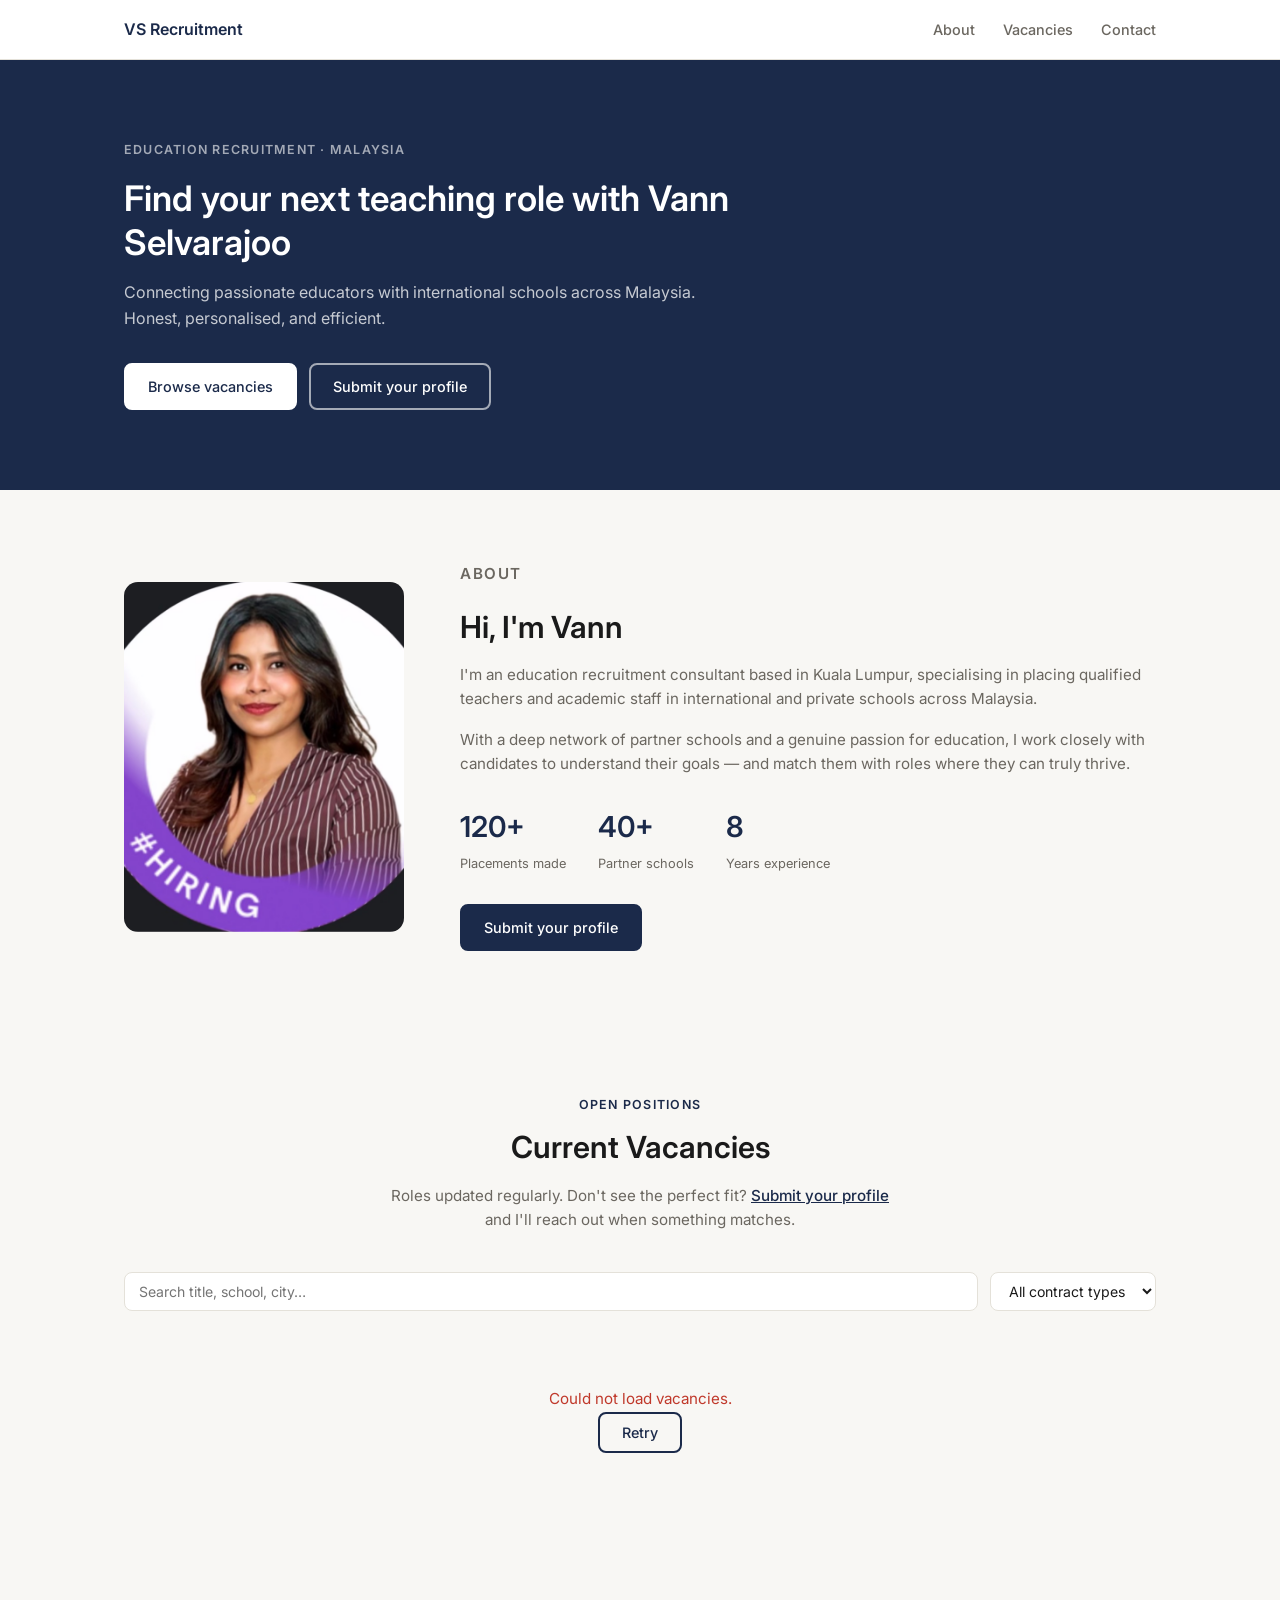
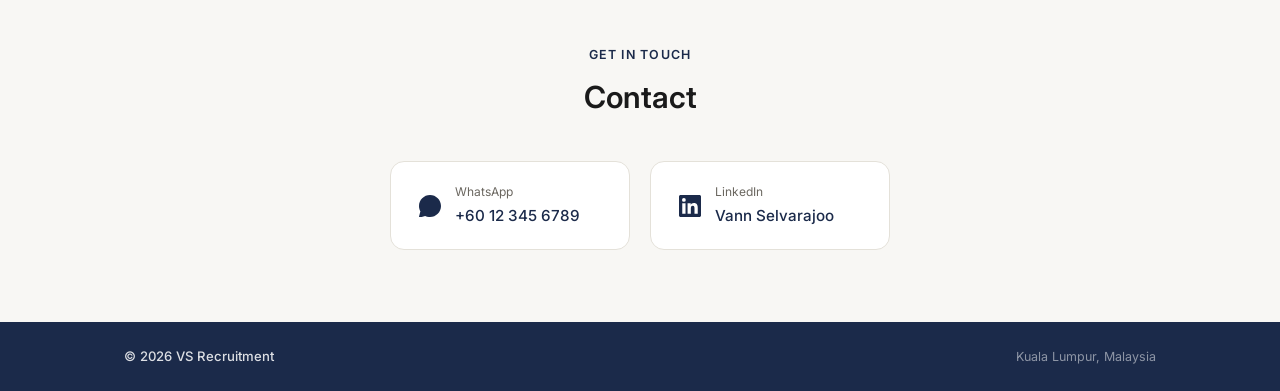
==== commit 5e3d27b8: "Update index.html" ====
--- a/index.html
+++ b/index.html
@@ -52,7 +52,7 @@
     <section class="section" id="about">
       <div class="container about__inner">
         <div class="about__image">
-          <img src="vann.png" alt="Vann Selvarajoo" />
+          <img src="assets/vann.png" alt="Vann Selvarajoo" />
         </div>
         <div class="about__content">
           <p class="section-eyebrow">About</p>
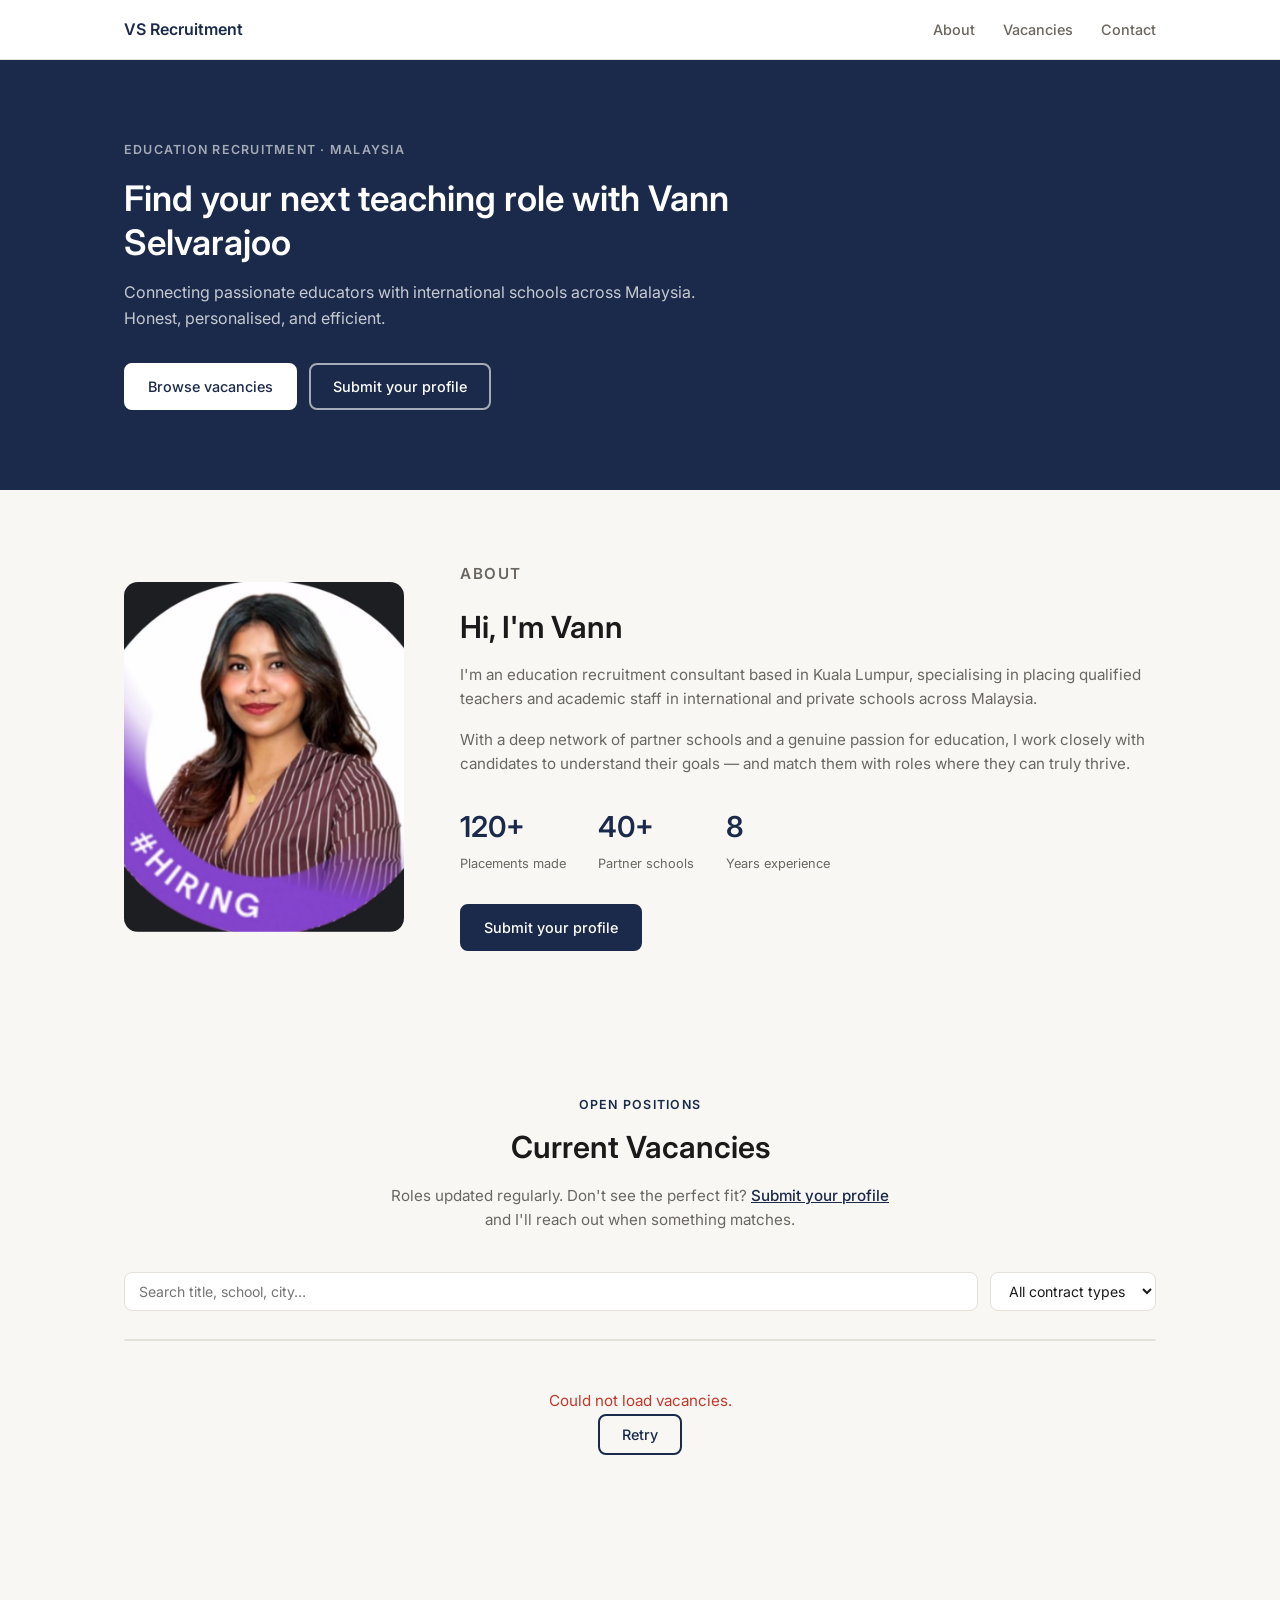
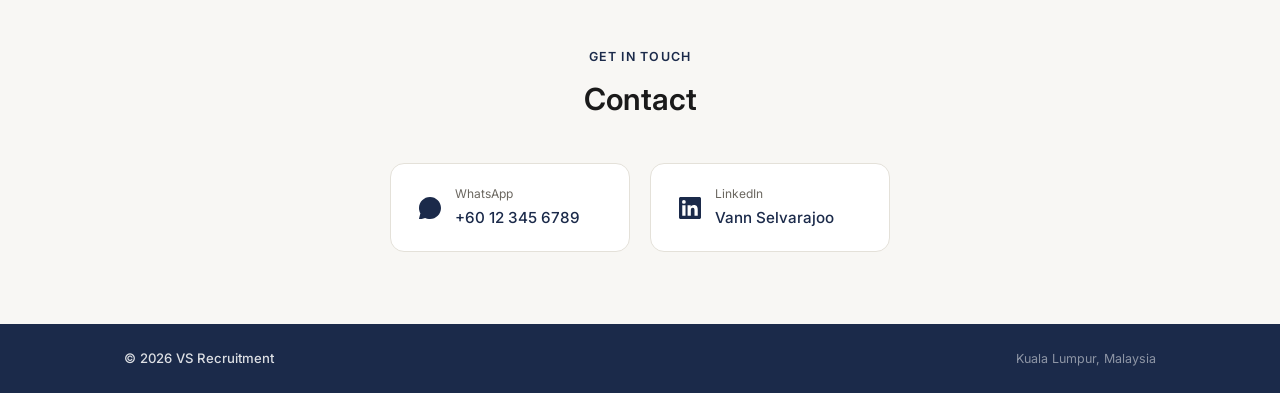
==== commit 07046c68: "Update index.html" ====
--- a/index.html
+++ b/index.html
@@ -159,10 +159,10 @@
           <span id="jd-location-text"></span>
           <span id="jd-salary-text"></span>
         </div>
-        <div class="job-detail__school-row">
-          <span id="jd-school"></span>
-          <span id="jd-district"></span>
-        </div>
+       <div class="job-detail__school-row">
+  <span id="jd-school"></span>
+</div>
+
       </div>
       <div class="job-detail__body">
         <h3 class="job-detail__section-title">About the role</h3>
--- a/style.css
+++ b/style.css
@@ -308,62 +308,118 @@
 }
 .jobs-state--error { color: #c0392b; }
 
-.job-card {
-  background: var(--surface);
+/* ============================================================
+   JOBS LIST
+============================================================ */
+.jobs-grid {
+  display: flex;
+  flex-direction: column;
+  gap: 0;
   border: 1px solid var(--border);
   border-radius: var(--radius-lg);
-  padding: 24px;
+  overflow: hidden;
+  background: var(--surface);
+}
+
+.jobs-state {
+  text-align: center;
+  padding: 48px 0;
+  color: var(--muted);
+  font-size: 0.95rem;
+}
+.jobs-state--error { color: #c0392b; }
+
+/* ============================================================
+   JOB ROW (anciennement job-card)
+============================================================ */
+.job-card {
+  background: var(--surface);
+  border-bottom: 1px solid var(--border);
+  padding: 18px 24px;
   cursor: pointer;
-  transition: box-shadow 0.2s, border-color 0.2s;
+  transition: background 0.15s;
+  display: grid;
+  grid-template-columns: 1fr auto;
+  grid-template-rows: auto auto;
+  align-items: center;
+  gap: 2px 16px;
+}
+.job-card:last-child {
+  border-bottom: none;
 }
 .job-card:hover {
-  box-shadow: var(--shadow-md);
-  border-color: var(--accent);
-}
-.job-card__top { margin-bottom: 10px; }
+  background: var(--tag-bg);
+}
+
+/* Colonne gauche : titre + meta */
+.job-card__top {
+  grid-column: 1;
+  grid-row: 1;
+  display: flex;
+  align-items: center;
+  gap: 10px;
+  flex-wrap: wrap;
+}
 .job-card__title {
-  font-size: 1.05rem;
-  font-weight: 600;
-  margin-bottom: 4px;
-}
+  font-size: 0.95rem;
+  font-weight: 600;
+  color: var(--text);
+}
+.job-card__type {
+  font-size: 0.75rem;
+  font-weight: 500;
+  color: var(--tag-text);
+  background: var(--tag-bg);
+  border-radius: 20px;
+  padding: 2px 10px;
+}
+
+/* Colonne gauche ligne 2 : infos secondaires */
+.job-card__meta {
+  grid-column: 1;
+  grid-row: 2;
+  display: flex;
+  align-items: center;
+  gap: 14px;
+  flex-wrap: wrap;
+  margin-top: 2px;
+}
+.job-card__location {
+  display: flex;
+  align-items: center;
+  gap: 3px;
+  font-size: 0.82rem;
+  color: var(--muted);
+}
+.job-card__location svg { flex-shrink: 0; }
 .job-card__school {
-  font-size: 0.85rem;
-  color: var(--muted);
-  margin-bottom: 6px;
+  font-size: 0.82rem;
+  color: var(--muted);
 }
 .job-card__salary {
-  font-size: 0.88rem;
+  font-size: 0.82rem;
   font-weight: 500;
   color: var(--accent);
-  margin-bottom: 10px;
-}
-.job-card__desc {
-  font-size: 0.85rem;
-  color: var(--muted);
-  margin-bottom: 14px;
-  display: -webkit-box;
-  -webkit-line-clamp: 3;
-  -webkit-box-orient: vertical;
-  overflow: hidden;
-}
+}
+
+/* Colonne droite : CTA */
 .job-card__cta {
-  font-size: 0.85rem;
+  grid-column: 2;
+  grid-row: 1 / 3;
+  font-size: 0.82rem;
   font-weight: 500;
   color: var(--muted);
-  transition: color 0.2s;
-}
-.job-card:hover .job-card__cta { color: var(--accent); }
-
-/* TAG */
-.tag {
-  display: inline-block;
-  padding: 3px 10px;
-  background: var(--tag-bg);
-  color: var(--tag-text);
-  border-radius: 20px;
-  font-size: 0.75rem;
-  font-weight: 500;
-}
+  white-space: nowrap;
+  transition: color 0.15s;
+  align-self: center;
+}
+.job-card:hover .job-card__cta {
+  color: var(--accent);
+}
+
+/* on masque la desc courte en liste (optionnel, à garder ou supprimer) */
+.job-card__desc { display: none; }
+
 
 /* ============================================================
    CONTACT
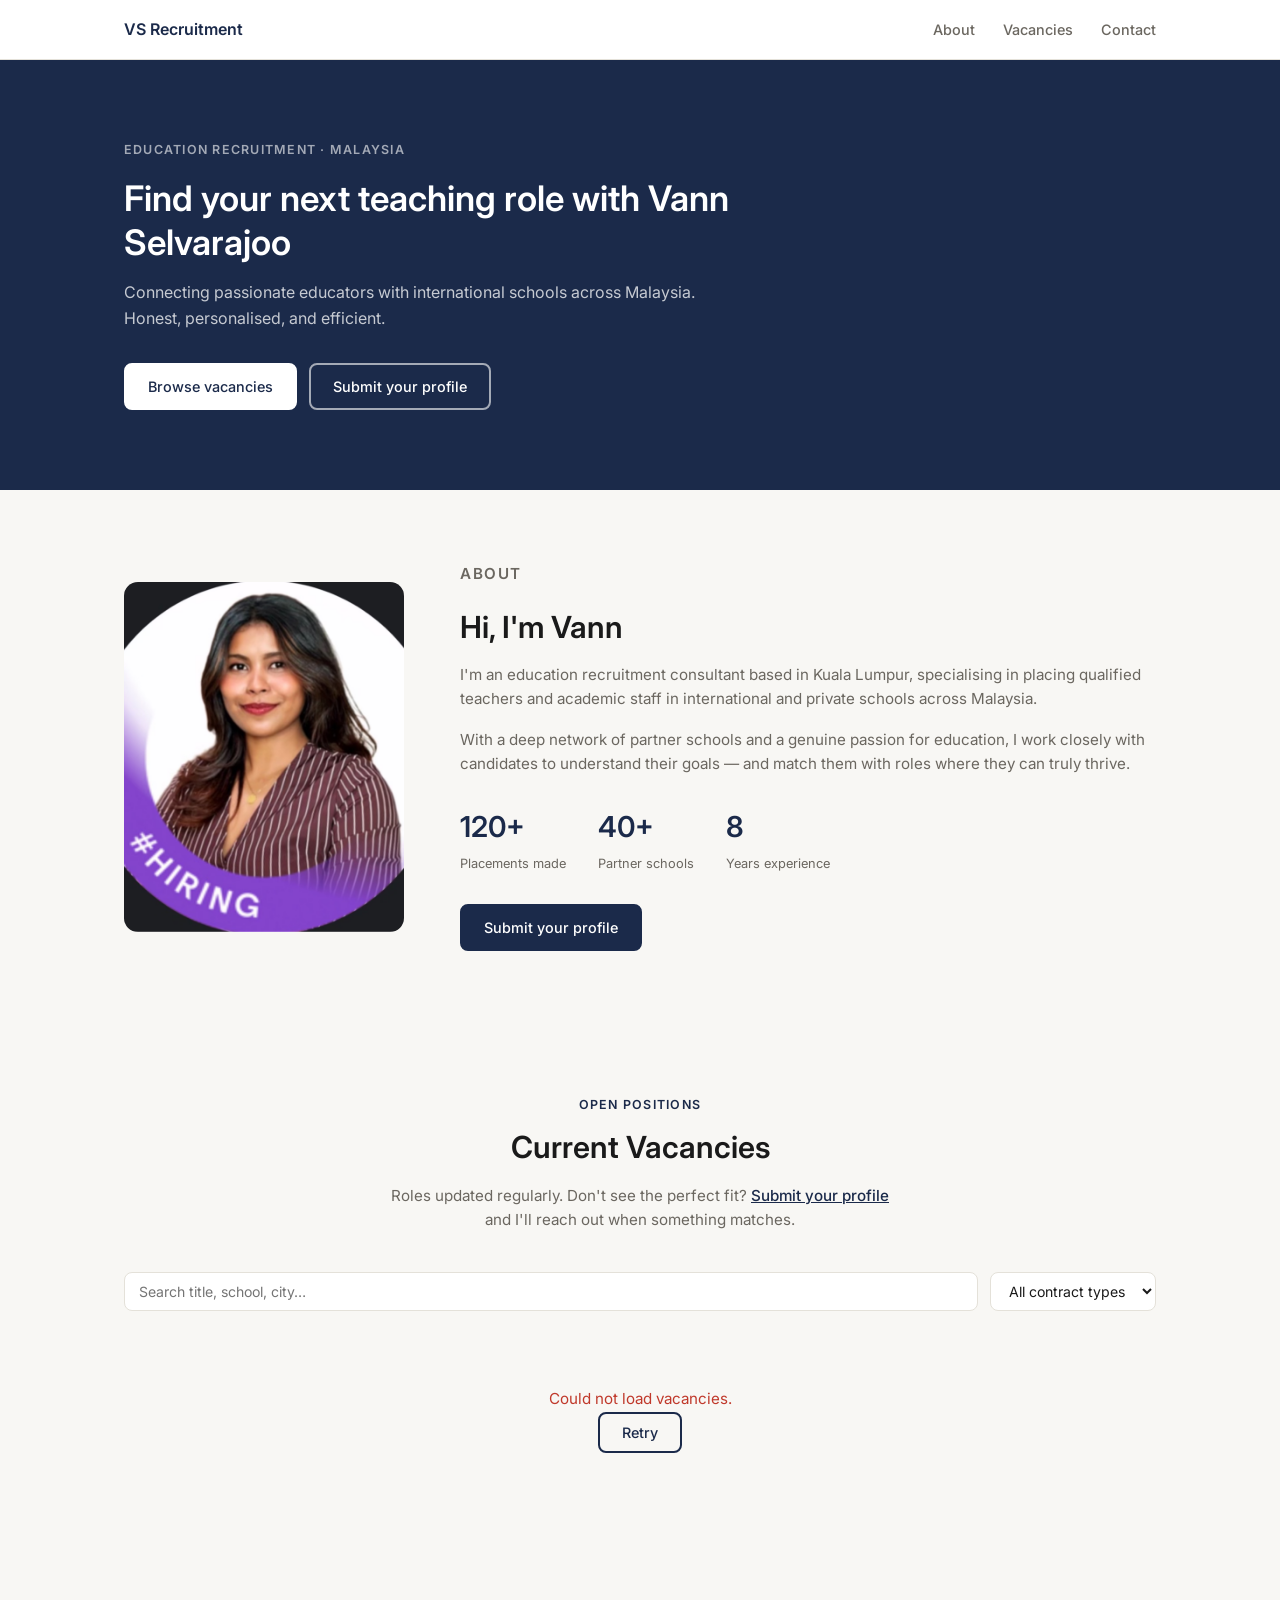
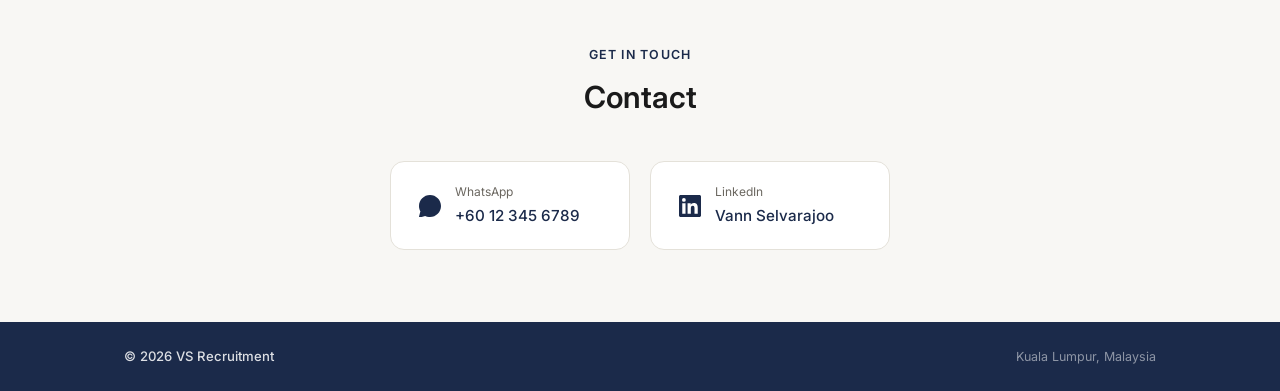
==== commit b0c94ad8: "Update index.html" ====
--- a/index.html
+++ b/index.html
@@ -130,7 +130,7 @@
             </svg>
             <div>
               <p class="contact__card-label">LinkedIn</p>
-              <a href="https://linkedin.com/in/vannselvarajoo" target="_blank" rel="noopener" class="contact__card-value">Vann Selvarajoo</a>
+              <a href="https://www.linkedin.com/in/vann-selvarajoo/" target="_blank" rel="noopener" class="contact__card-value">Vann Selvarajoo</a>
             </div>
           </div>
         </div>
--- a/style.css
+++ b/style.css
@@ -315,11 +315,9 @@
   display: flex;
   flex-direction: column;
   gap: 0;
-  border: 1px solid var(--border);
-  border-radius: var(--radius-lg);
-  overflow: hidden;
-  background: var(--surface);
-}
+  background: transparent;
+}
+
 
 .jobs-state {
   text-align: center;
@@ -333,9 +331,9 @@
    JOB ROW (anciennement job-card)
 ============================================================ */
 .job-card {
-  background: var(--surface);
+  background: transparent;
   border-bottom: 1px solid var(--border);
-  padding: 18px 24px;
+  padding: 18px 4px;
   cursor: pointer;
   transition: background 0.15s;
   display: grid;
@@ -348,8 +346,9 @@
   border-bottom: none;
 }
 .job-card:hover {
-  background: var(--tag-bg);
-}
+  background: rgba(0,0,0,0.03);
+}
+
 
 /* Colonne gauche : titre + meta */
 .job-card__top {
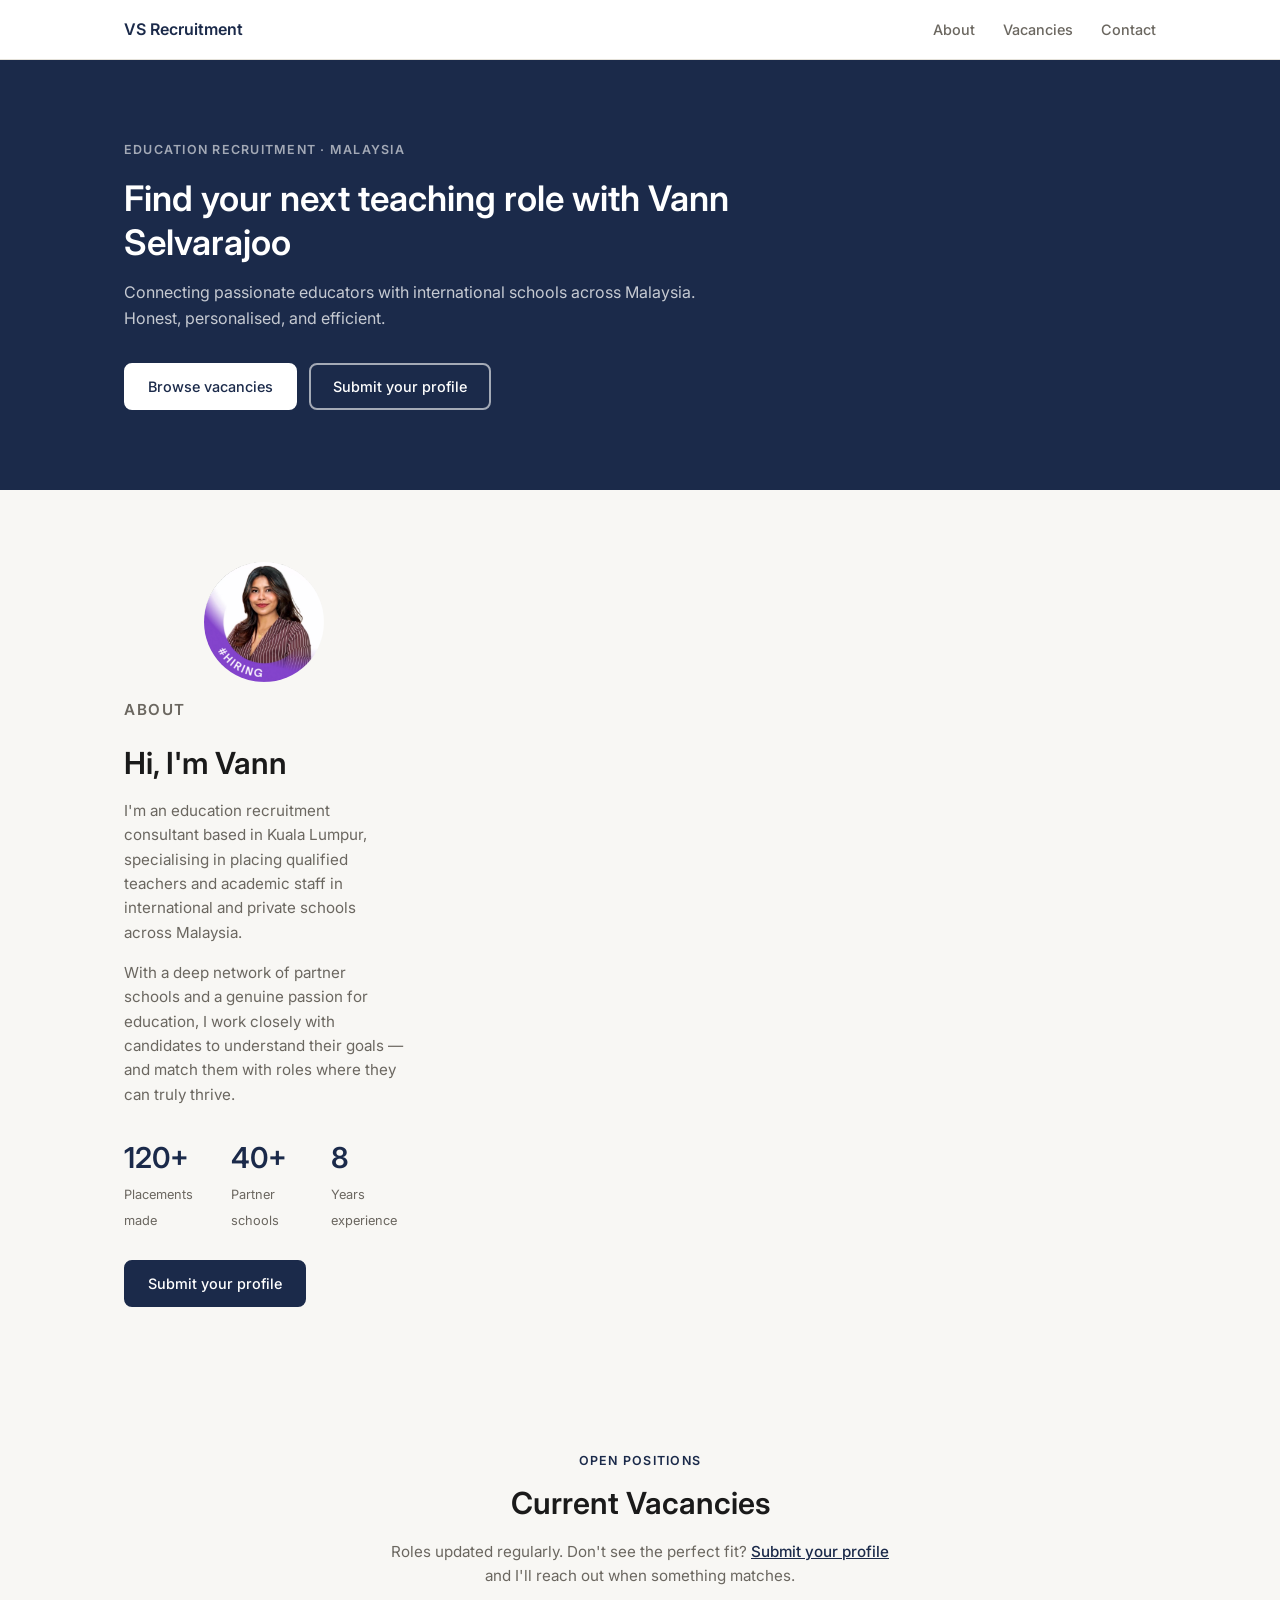
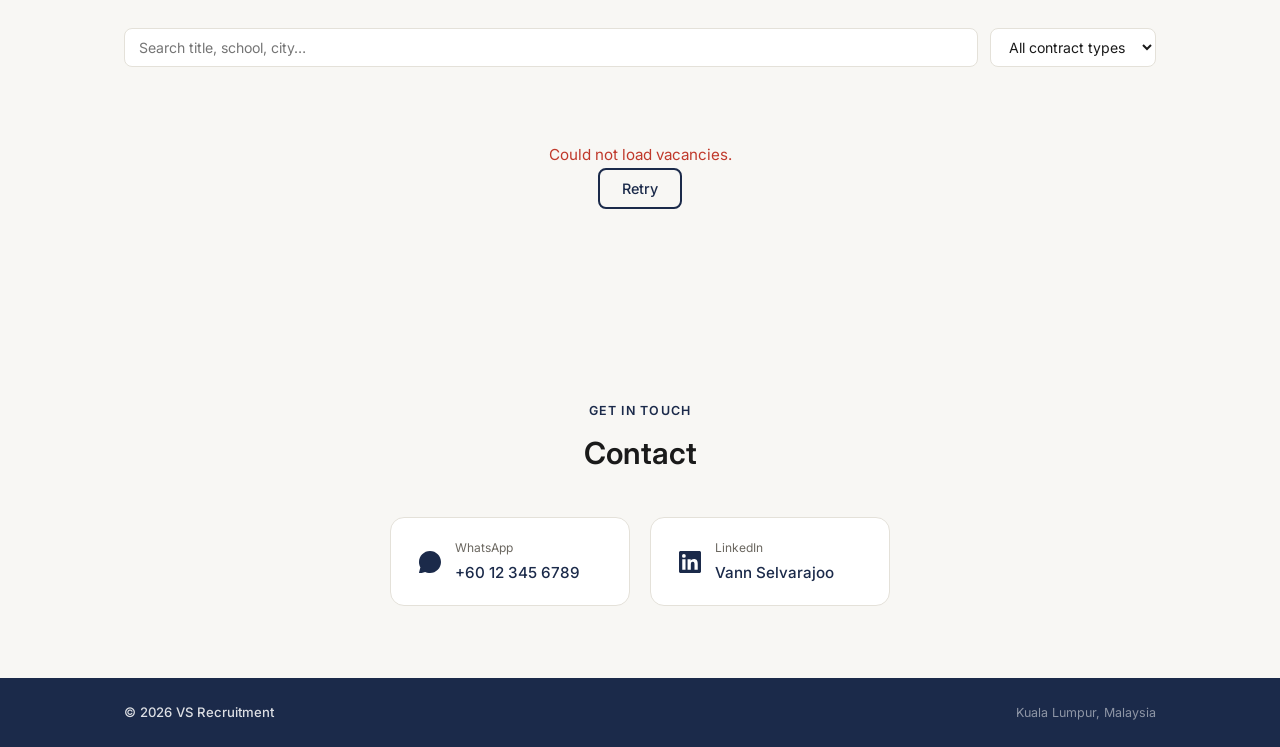
==== commit 8f767b12: "Enhance about section with image and fallback Added a photo wrapper with fallback for the image of V" ====
--- a/index.html
+++ b/index.html
@@ -52,7 +52,36 @@
     <section class="section" id="about">
       <div class="container about__inner">
         <div class="about__image">
-          <img src="assets/vann.png" alt="Vann Selvarajoo" />
+          <div
+              class="about__photo-wrap"
+              style="
+                width: 120px;
+                height: 120px;
+                border-radius: 50%;
+                overflow: hidden;
+                margin: 0 auto 16px;
+                flex-shrink: 0;
+              "
+            >
+              <img
+                src="assets/vann.png"
+                alt="Vann Selvarajoo — Education Talent Acquisition Specialist"
+                class="about__photo"
+                style="
+                  width: 100%;
+                  height: 100%;
+                  object-fit: cover;
+                  object-position: center top;
+                  display: block;
+                "
+                onerror="
+                  this.style.display = 'none';
+                  document.querySelector(
+                    '.about__photo-fallback',
+                  ).style.display = 'flex';
+                "
+              />
+              <div class="about__photo-fallback" aria-hidden="true">VS</div>
         </div>
         <div class="about__content">
           <p class="section-eyebrow">About</p>
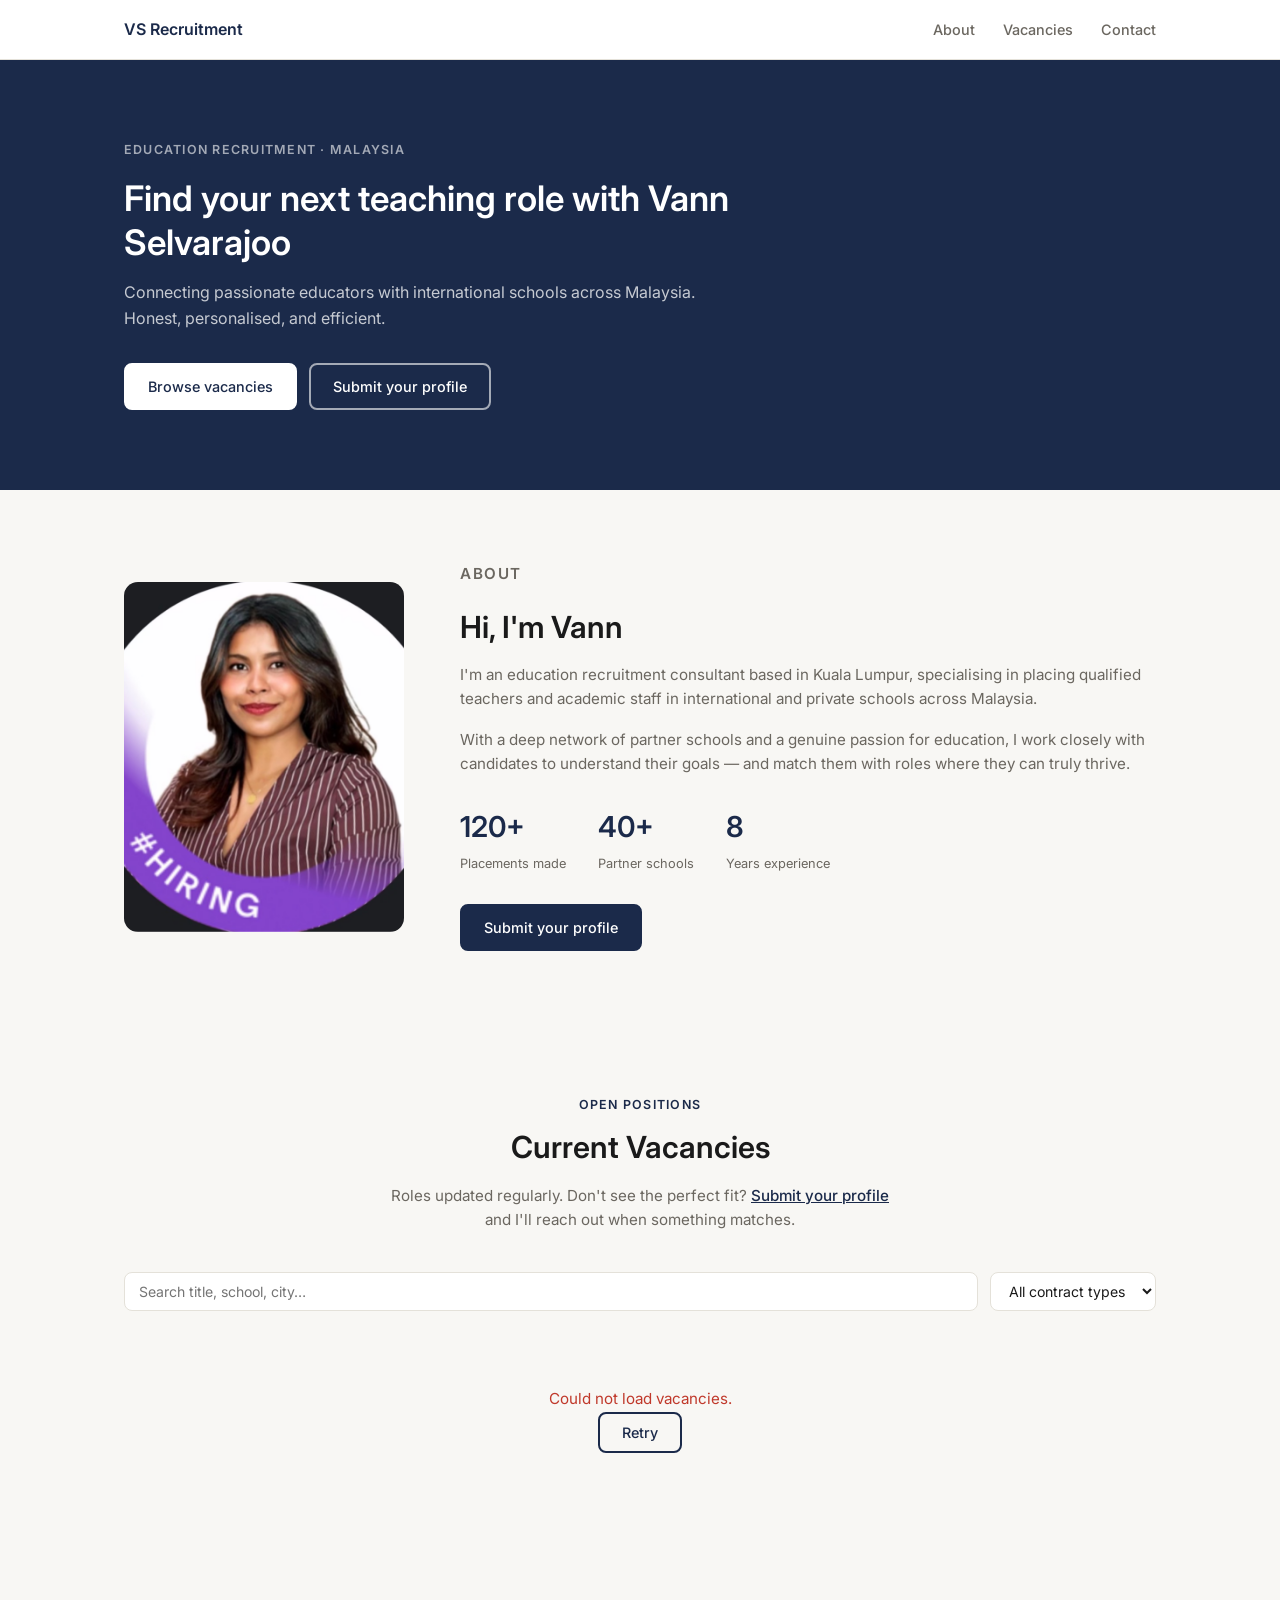
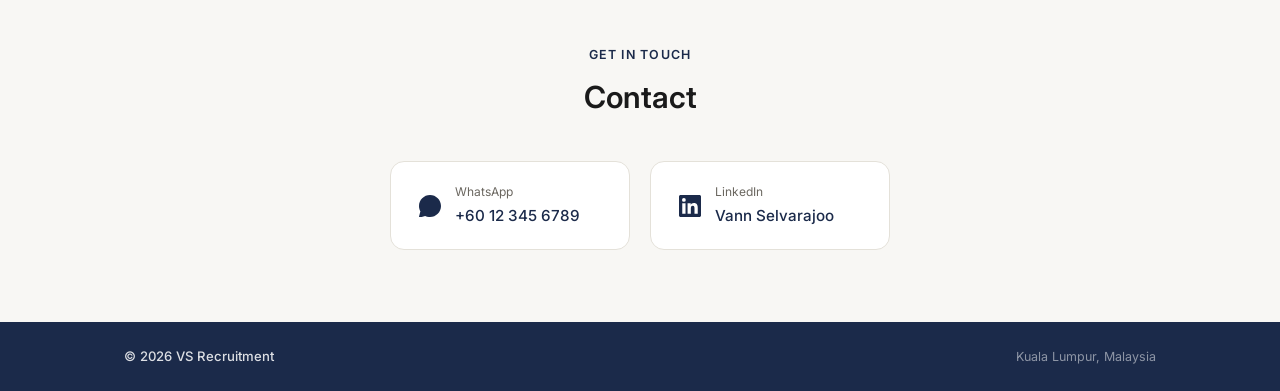
==== commit 76df7bbd: "Refactor about section in index.html" ====
--- a/index.html
+++ b/index.html
@@ -49,63 +49,34 @@
     </section>
 
     <!-- ABOUT -->
-    <section class="section" id="about">
-      <div class="container about__inner">
-        <div class="about__image">
-          <div
-              class="about__photo-wrap"
-              style="
-                width: 120px;
-                height: 120px;
-                border-radius: 50%;
-                overflow: hidden;
-                margin: 0 auto 16px;
-                flex-shrink: 0;
-              "
-            >
-              <img
-                src="assets/vann.png"
-                alt="Vann Selvarajoo — Education Talent Acquisition Specialist"
-                class="about__photo"
-                style="
-                  width: 100%;
-                  height: 100%;
-                  object-fit: cover;
-                  object-position: center top;
-                  display: block;
-                "
-                onerror="
-                  this.style.display = 'none';
-                  document.querySelector(
-                    '.about__photo-fallback',
-                  ).style.display = 'flex';
-                "
-              />
-              <div class="about__photo-fallback" aria-hidden="true">VS</div>
-        </div>
-        <div class="about__content">
-          <p class="section-eyebrow">About</p>
-          <h2 class="section-title">Hi, I'm Vann</h2>
-          <p>I'm an education recruitment consultant based in Kuala Lumpur, specialising in placing qualified teachers and academic staff in international and private schools across Malaysia.</p>
-          <p>With a deep network of partner schools and a genuine passion for education, I work closely with candidates to understand their goals — and match them with roles where they can truly thrive.</p>
-          <div class="about__stats">
-            <div class="stat">
-              <span class="stat__number">120+</span>
-              <span class="stat__label">Placements made</span>
-            </div>
-            <div class="stat">
-              <span class="stat__number">40+</span>
-              <span class="stat__label">Partner schools</span>
-            </div>
-            <div class="stat">
-              <span class="stat__number">8</span>
-              <span class="stat__label">Years experience</span>
-            </div>
-          </div>
-          <a href="#" class="btn btn--solid" id="aboutOpenForm">Submit your profile</a>
-        </div>
-      </div>
-    </section>
+<section class="section" id="about">
+  <div class="container about__inner">
+    <div class="about__image">
+      <img src="assets/vann.png" alt="Vann Selvarajoo" />
+    </div>
+    <div class="about__content">
+      <p class="section-eyebrow">About</p>
+      <h2 class="section-title">Hi, I'm Vann</h2>
+      <p>I'm an education recruitment consultant based in Kuala Lumpur, specialising in placing qualified teachers and academic staff in international and private schools across Malaysia.</p>
+      <p>With a deep network of partner schools and a genuine passion for education, I work closely with candidates to understand their goals — and match them with roles where they can truly thrive.</p>
+      <div class="about__stats">
+        <div class="stat">
+          <span class="stat__number">120+</span>
+          <span class="stat__label">Placements made</span>
+        </div>
+        <div class="stat">
+          <span class="stat__number">40+</span>
+          <span class="stat__label">Partner schools</span>
+        </div>
+        <div class="stat">
+          <span class="stat__number">8</span>
+          <span class="stat__label">Years experience</span>
+        </div>
+      </div>
+      <a href="#" class="btn btn--solid" id="aboutOpenForm">Submit your profile</a>
+    </div>
+  </div>
+</section>
 
     <!-- VACANCIES -->
     <section class="section vacancies" id="vacancies">
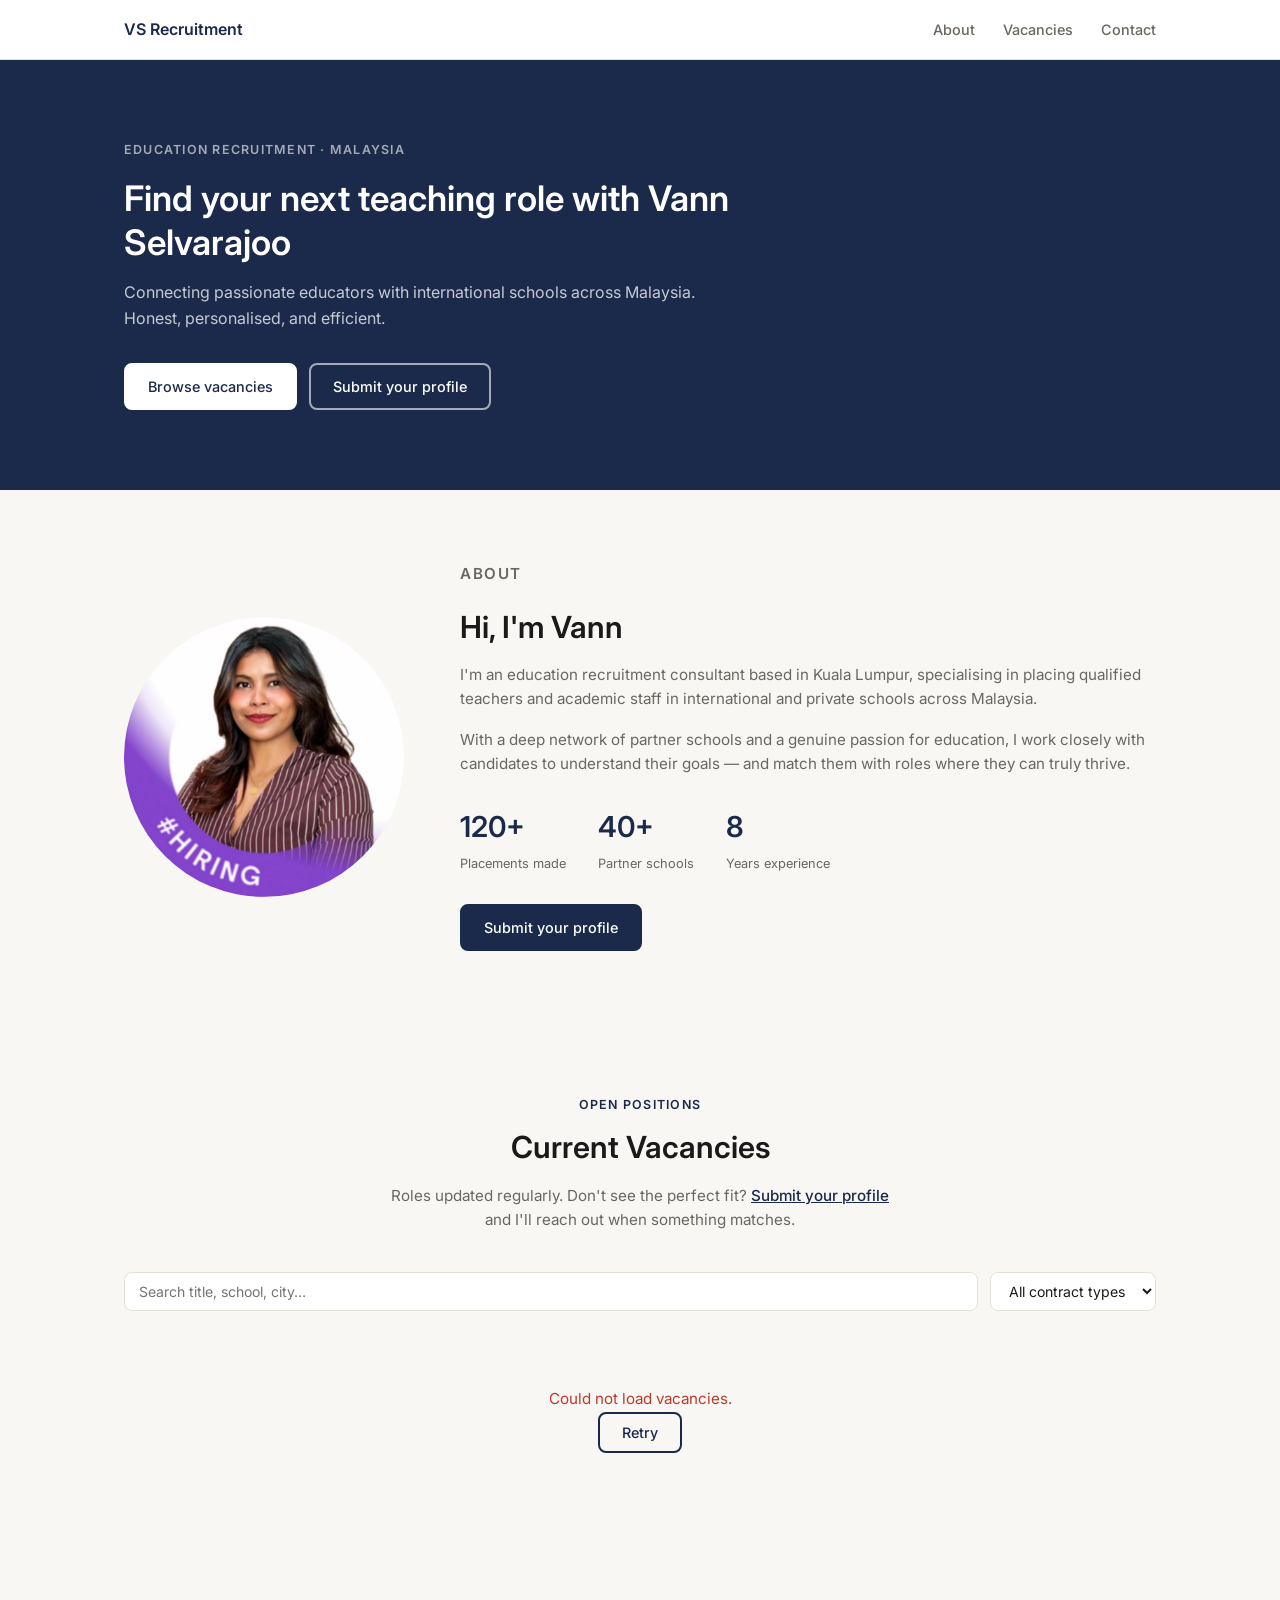
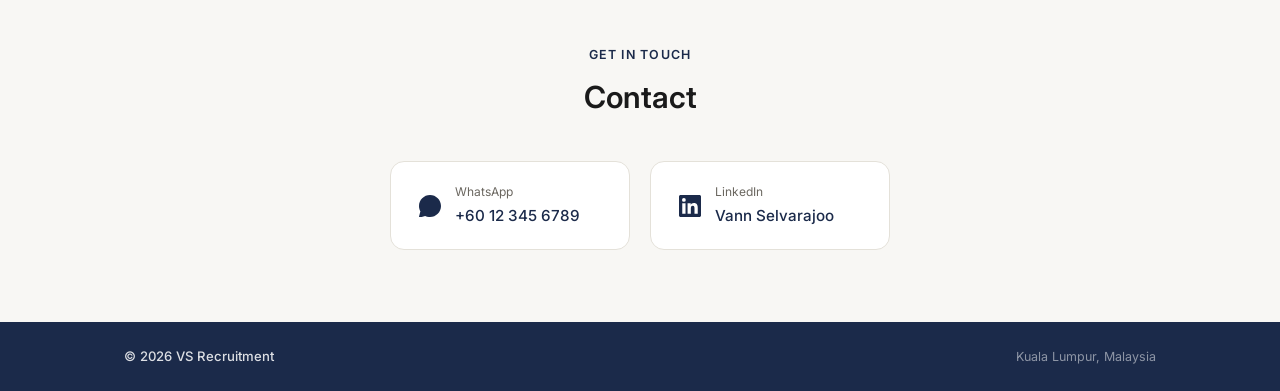
==== commit ac7e2a9d: "Style the about section image Updated the about section image to include styles for border radius an" ====
--- a/index.html
+++ b/index.html
@@ -51,9 +51,9 @@
     <!-- ABOUT -->
 <section class="section" id="about">
   <div class="container about__inner">
-    <div class="about__image">
-      <img src="assets/vann.png" alt="Vann Selvarajoo" />
-    </div>
+   <div class="about__image">
+  <img src="assets/vann.png" alt="Vann Selvarajoo" style="border-radius: 50%; aspect-ratio: 1/1; object-fit: cover; object-position: center top;" />
+</div>
     <div class="about__content">
       <p class="section-eyebrow">About</p>
       <h2 class="section-title">Hi, I'm Vann</h2>
